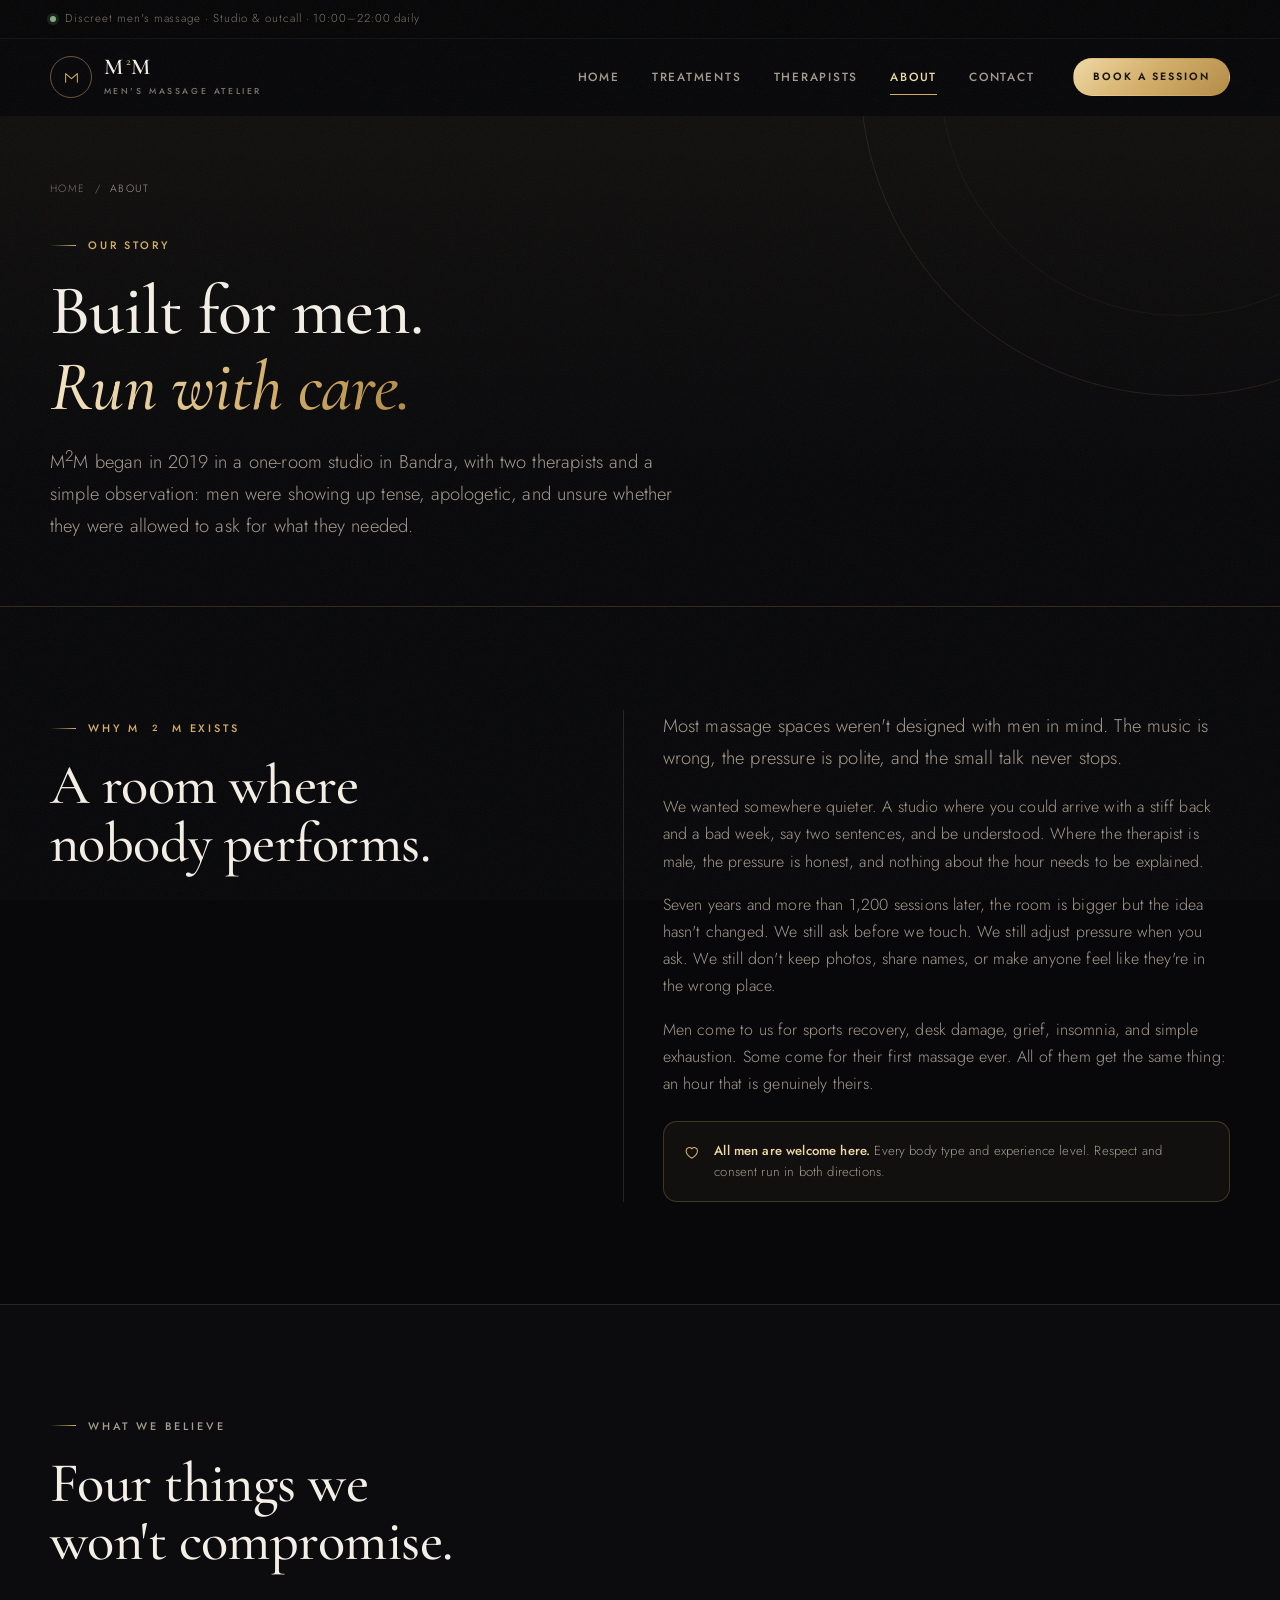
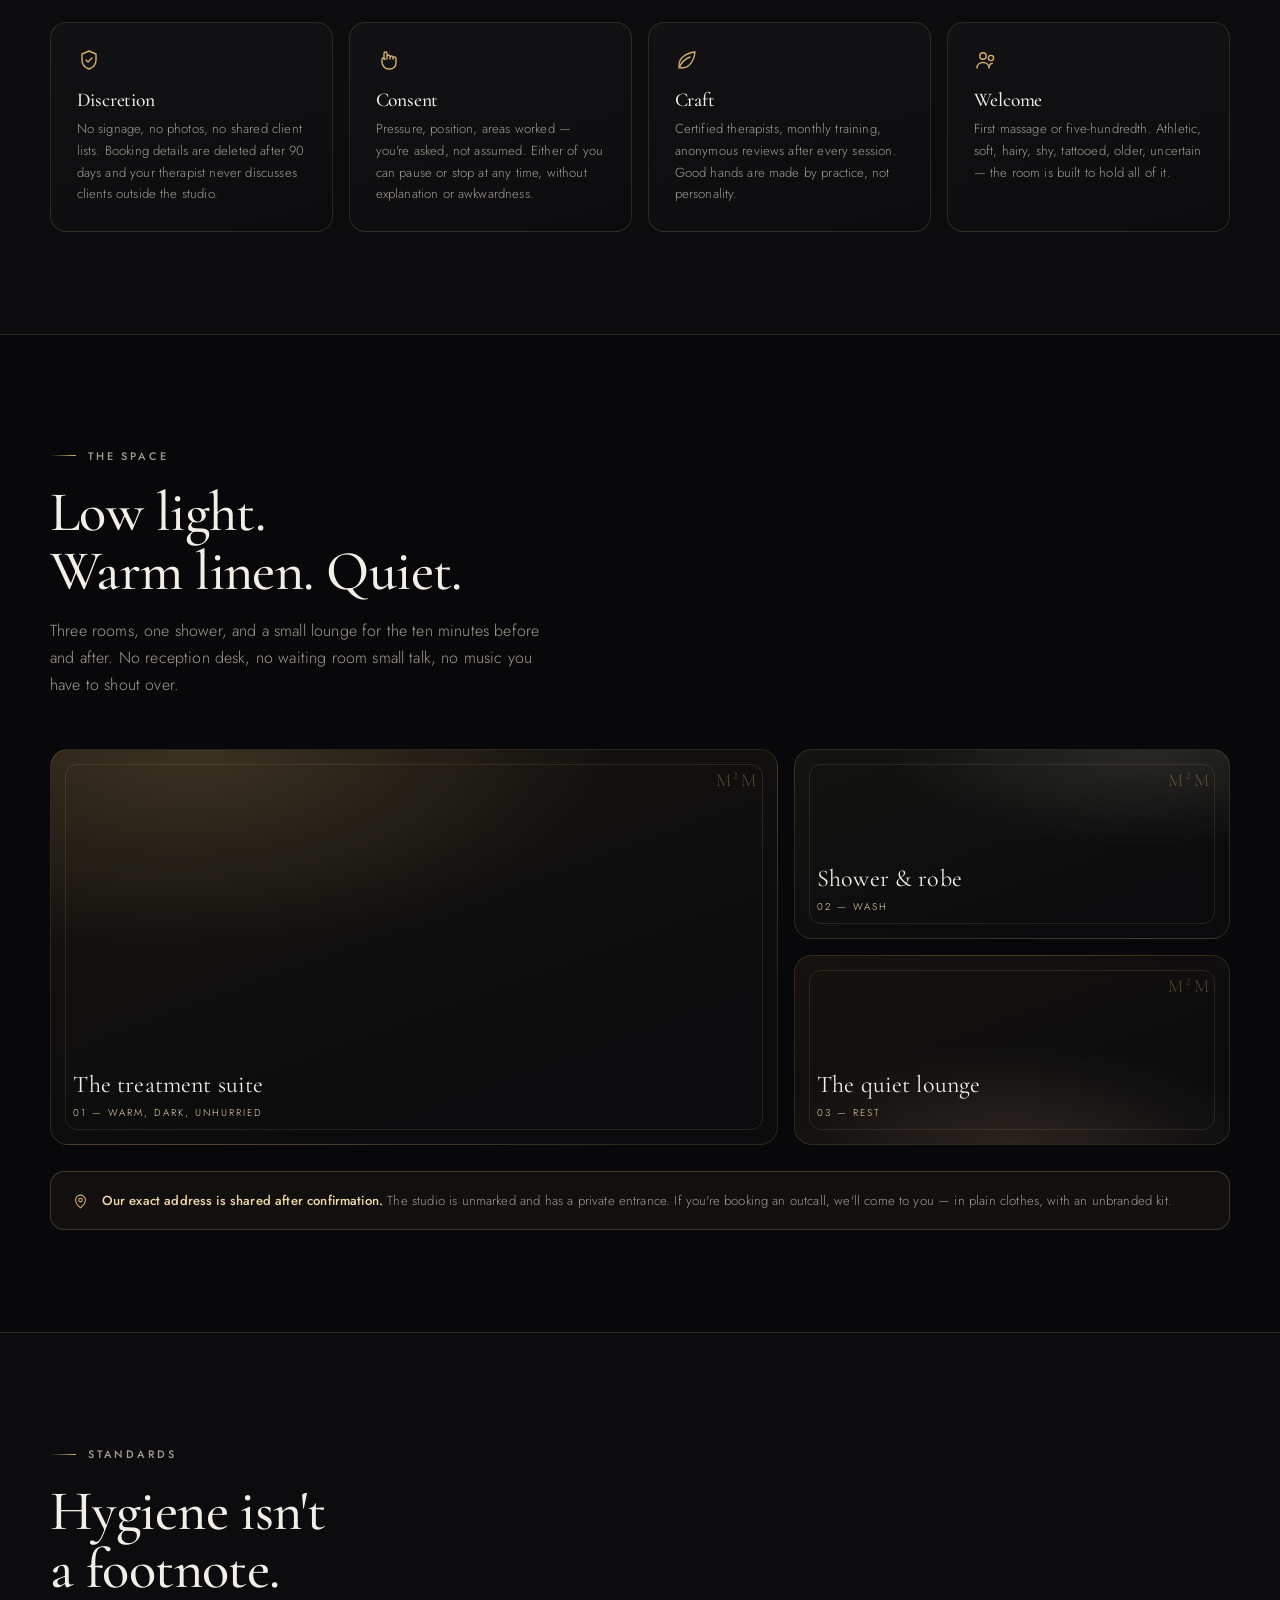
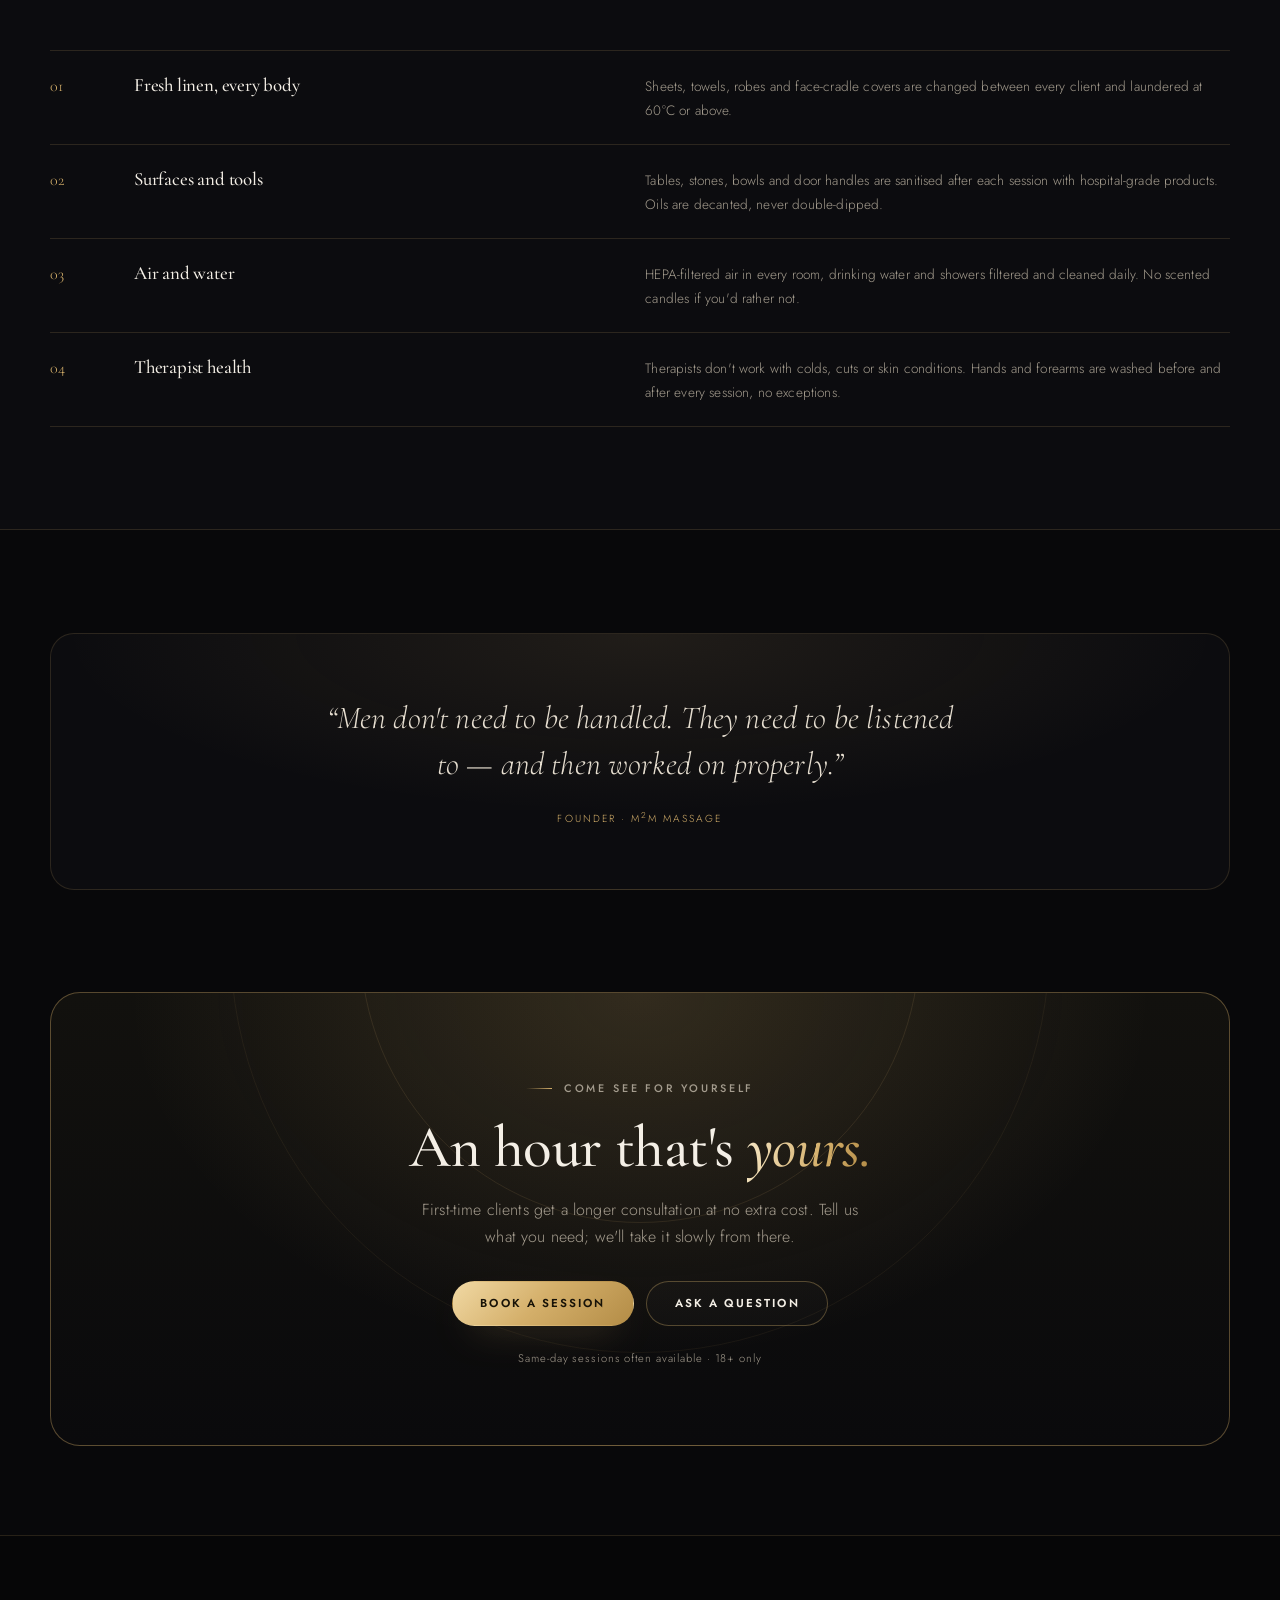
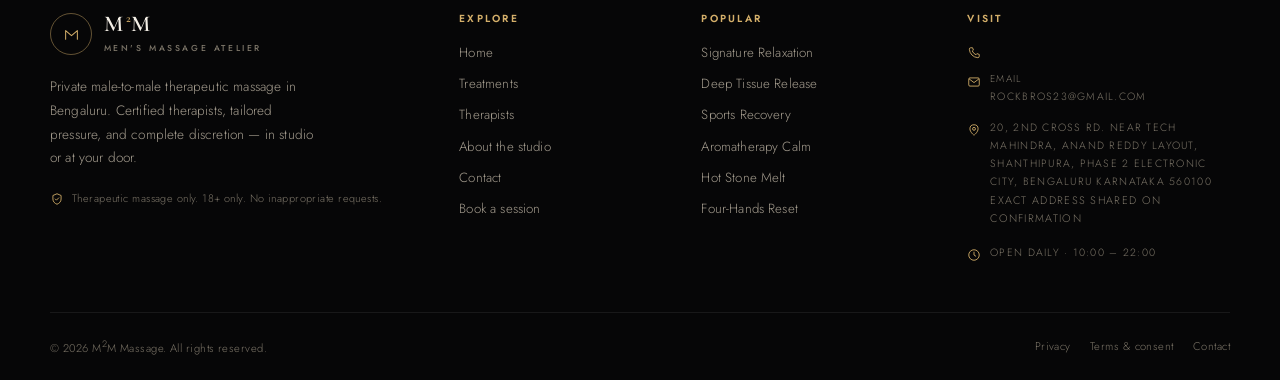
==== about.html @ 971ba5f2 "Initial commit: M2M Massage website" ====
﻿<!DOCTYPE html>
<html lang="en">
<head>
  <meta charset="UTF-8">
  <meta name="viewport" content="width=device-width, initial-scale=1, viewport-fit=cover">
  <title>About the Studio | M2M Massage Bengaluru</title>
  <meta name="description" content="M2M Massage is a private men's massage atelier in Electronic City, Bengaluru. Founded in 2019 on three ideas: skilled hands, real consent and complete discretion.">
  <meta name="theme-color" content="#08080a">
  <meta name="application-name" content="M2M Massage">
  <meta name="mobile-web-app-capable" content="yes">
  <meta name="apple-mobile-web-app-capable" content="yes">
  <meta name="apple-mobile-web-app-title" content="M2M Massage">
  <meta name="apple-mobile-web-app-status-bar-style" content="black">
  <link rel="manifest" href="manifest.webmanifest">
  <link rel="apple-touch-icon" href="assets/img/apple-touch-icon.png">
  <link rel="canonical" href="https://m2mmassage.com/about.html">
  <link rel="icon" type="image/svg+xml" href="assets/img/favicon.svg">
  <meta property="og:type" content="website">
  <meta property="og:site_name" content="M2M Massage">
  <meta property="og:locale" content="en_IN">
  <meta property="og:title" content="About the Studio | M2M Massage">
  <meta property="og:description" content="A private men's massage atelier in Bandra, Mumbai. Skilled hands, real consent, complete discretion.">
  <meta property="og:url" content="https://m2mmassage.com/about.html">
  <meta property="og:image" content="https://m2mmassage.com/assets/img/og-cover.png">
  <meta property="og:image:width" content="1200">
  <meta property="og:image:height" content="630">
  <meta property="og:image:alt" content="M2M Massage — private men's massage studio in Bengaluru">
  <meta name="twitter:card" content="summary_large_image">
  <meta name="twitter:title" content="About the Studio | M2M Massage">
  <meta name="twitter:description" content="A private men's massage atelier in Bandra, Mumbai. Skilled hands, real consent, complete discretion.">
  <meta name="twitter:image" content="https://m2mmassage.com/assets/img/og-cover.png">
  <link rel="preconnect" href="https://fonts.googleapis.com">
  <link rel="preconnect" href="https://fonts.gstatic.com" crossorigin>
  <link href="https://fonts.googleapis.com/css2?family=Cormorant+Garamond:ital,wght@0,400;0,500;0,600;1,400;1,500&family=Jost:wght@300;400;500;600&display=swap" rel="stylesheet">
  <link rel="stylesheet" href="assets/css/style.css">
</head>
<body>

  <a class="skip-link" href="#main">Skip to content</a>

  <div class="topbar">
    <div class="container topbar__inner">
      <p><span class="topbar__dot" aria-hidden="true"></span> Discreet men's massage · Studio &amp; outcall · 10:00–22:00 daily</p>
    </div>
  </div>

  <header class="header" id="header">
    <div class="container header__inner">
      <a class="brand" href="index.html" aria-label="M2M Massage home">
        <span class="brand__mark" aria-hidden="true"><svg viewBox="0 0 64 64" fill="none" stroke="currentColor" stroke-width="2.6" stroke-linecap="round" stroke-linejoin="round"><path d="M17 44V22l15 13 15-13v22"/></svg></span>
        <span class="brand__text"><span class="brand__name">M<sup>2</sup>M</span><span class="brand__sub">Men's Massage Atelier</span></span>
      </a>
      <nav class="nav" id="nav" aria-label="Primary">
        <a class="nav__link" href="index.html">Home</a>
        <a class="nav__link" href="services.html">Treatments</a>
        <a class="nav__link" href="therapists.html">Therapists</a>
        <a class="nav__link" href="about.html" aria-current="page">About</a>
        <a class="nav__link" href="contact.html">Contact</a>
        <a class="btn btn--gold btn--sm" href="booking.html">Book a session</a>
      </nav>
      <button class="nav-toggle" type="button" aria-label="Open menu" aria-expanded="false" aria-controls="nav"><span></span></button>
    </div>
  </header>
  <div class="nav-scrim" aria-hidden="true"></div>

  <main id="main">
    <section class="page-hero">
      <div class="container">
        <nav class="crumbs" aria-label="Breadcrumb"><a href="index.html">Home</a><span aria-hidden="true">/</span><span aria-current="page">About</span></nav>
        <p class="eyebrow">Our story</p>
        <h1>Built for men.<br><em>Run with care.</em></h1>
        <p class="lead">M<sup>2</sup>M began in 2019 in a one-room studio in Bandra, with two therapists and a simple observation: men were showing up tense, apologetic, and unsure whether they were allowed to ask for what they needed.</p>
      </div>
    </section>

    <section class="section">
      <div class="container intro__grid">
        <div>
          <p class="eyebrow">Why M<sup>2</sup>M exists</p>
          <h2 class="display">A room where<br>nobody performs.</h2>
        </div>
        <div class="intro__body">
          <p class="lead">Most massage spaces weren't designed with men in mind. The music is wrong, the pressure is polite, and the small talk never stops.</p>
          <p>We wanted somewhere quieter. A studio where you could arrive with a stiff back and a bad week, say two sentences, and be understood. Where the therapist is male, the pressure is honest, and nothing about the hour needs to be explained.</p>
          <p>Seven years and more than 1,200 sessions later, the room is bigger but the idea hasn't changed. We still ask before we touch. We still adjust pressure when you ask. We still don't keep photos, share names, or make anyone feel like they're in the wrong place.</p>
          <p>Men come to us for sports recovery, desk damage, grief, insomnia, and simple exhaustion. Some come for their first massage ever. All of them get the same thing: an hour that is genuinely theirs.</p>
          <div class="notice">
            <svg viewBox="0 0 24 24" fill="none" stroke="currentColor" stroke-width="1.5" aria-hidden="true"><path d="M12 21s-7-4.4-7-10a4.5 4.5 0 0 1 8-2.8A4.5 4.5 0 0 1 21 11c0 5.6-7 10-7 10Z" stroke-linejoin="round" transform="translate(-2 0)"/></svg>
            <p><strong>All men are welcome here.</strong> Every body type and experience level. Respect and consent run in both directions.</p>
          </div>
        </div>
      </div>
    </section>

    <section class="section" style="background:var(--bg-2);border-block:1px solid var(--line)">
      <div class="container">
        <div class="section-head">
          <p class="eyebrow">What we believe</p>
          <h2 class="display">Four things we<br>won't compromise.</h2>
        </div>
        <div class="values-grid">
          <article class="value-card reveal">
            <svg viewBox="0 0 24 24" fill="none" stroke="currentColor" stroke-width="1.4" aria-hidden="true"><path d="M12 3l7 3v6c0 4.5-3 7.5-7 9-4-1.5-7-4.5-7-9V6l7-3Z" stroke-linejoin="round"/><path d="M9 12l2 2 4-4" stroke-linecap="round" stroke-linejoin="round"/></svg>
            <h3>Discretion</h3>
            <p>No signage, no photos, no shared client lists. Booking details are deleted after 90 days and your therapist never discusses clients outside the studio.</p>
          </article>
          <article class="value-card reveal" style="--d:.06s">
            <svg viewBox="0 0 24 24" fill="none" stroke="currentColor" stroke-width="1.4" aria-hidden="true"><path d="M8 11V5.5a1.5 1.5 0 0 1 3 0V11m0-2.5a1.5 1.5 0 0 1 3 0V11m0-1.5a1.5 1.5 0 0 1 3 0V11m0-.5a1.5 1.5 0 0 1 3 0V15a6 6 0 0 1-6 6h-1a7 7 0 0 1-7-7v-2.5a1.5 1.5 0 0 1 3 0" stroke-linecap="round" stroke-linejoin="round"/></svg>
            <h3>Consent</h3>
            <p>Pressure, position, areas worked — you're asked, not assumed. Either of you can pause or stop at any time, without explanation or awkwardness.</p>
          </article>
          <article class="value-card reveal" style="--d:.12s">
            <svg viewBox="0 0 24 24" fill="none" stroke="currentColor" stroke-width="1.4" aria-hidden="true"><path d="M20 4C11 5 4 10 4 17c0 2 1 3 3 3 7 0 12-7 13-16Z" stroke-linejoin="round"/><path d="M4 20c2-5 6-9 11-11" stroke-linecap="round"/></svg>
            <h3>Craft</h3>
            <p>Certified therapists, monthly training, anonymous reviews after every session. Good hands are made by practice, not personality.</p>
          </article>
          <article class="value-card reveal" style="--d:.18s">
            <svg viewBox="0 0 24 24" fill="none" stroke="currentColor" stroke-width="1.4" aria-hidden="true"><circle cx="9" cy="8" r="3.2"/><circle cx="17" cy="10" r="2.6"/><path d="M3 20c0-3.3 2.7-5.5 6-5.5s6 2.2 6 5.5M15 20c0-2.4 1.2-4.2 3.2-4.7" stroke-linecap="round"/></svg>
            <h3>Welcome</h3>
            <p>First massage or five-hundredth. Athletic, soft, hairy, shy, tattooed, older, uncertain — the room is built to hold all of it.</p>
          </article>
        </div>
      </div>
    </section>

    <section class="section">
      <div class="container">
        <div class="head-row">
          <div class="section-head">
            <p class="eyebrow">The space</p>
            <h2 class="display">Low light.<br>Warm linen. Quiet.</h2>
            <p>Three rooms, one shower, and a small lounge for the ten minutes before and after. No reception desk, no waiting room small talk, no music you have to shout over.</p>
          </div>
        </div>
        <div class="space-grid">
          <div class="space reveal">
            <strong>The treatment suite</strong>
            <span>01 — Warm, dark, unhurried</span>
          </div>
          <div class="space reveal" style="--d:.08s">
            <strong>Shower &amp; robe</strong>
            <span>02 — Wash</span>
          </div>
          <div class="space reveal" style="--d:.16s">
            <strong>The quiet lounge</strong>
            <span>03 — Rest</span>
          </div>
        </div>

        <div class="notice" style="margin-top:1.6rem">
          <svg viewBox="0 0 24 24" fill="none" stroke="currentColor" stroke-width="1.5" aria-hidden="true"><path d="M12 21s7-5.5 7-11a7 7 0 1 0-14 0c0 5.5 7 11 7 11Z" stroke-linejoin="round"/><circle cx="12" cy="10" r="2.5"/></svg>
          <p><strong>Our exact address is shared after confirmation.</strong> The studio is unmarked and has a private entrance. If you're booking an outcall, we'll come to you — in plain clothes, with an unbranded kit.</p>
        </div>
      </div>
    </section>

    <section class="section" style="background:var(--bg-2);border-block:1px solid var(--line)">
      <div class="container">
        <div class="section-head">
          <p class="eyebrow">Standards</p>
          <h2 class="display">Hygiene isn't<br>a footnote.</h2>
        </div>
        <div class="standards">
          <div class="standard reveal">
            <span class="standard__num">01</span>
            <h3>Fresh linen, every body</h3>
            <p>Sheets, towels, robes and face-cradle covers are changed between every client and laundered at 60°C or above.</p>
          </div>
          <div class="standard reveal">
            <span class="standard__num">02</span>
            <h3>Surfaces and tools</h3>
            <p>Tables, stones, bowls and door handles are sanitised after each session with hospital-grade products. Oils are decanted, never double-dipped.</p>
          </div>
          <div class="standard reveal">
            <span class="standard__num">03</span>
            <h3>Air and water</h3>
            <p>HEPA-filtered air in every room, drinking water and showers filtered and cleaned daily. No scented candles if you'd rather not.</p>
          </div>
          <div class="standard reveal">
            <span class="standard__num">04</span>
            <h3>Therapist health</h3>
            <p>Therapists don't work with colds, cuts or skin conditions. Hands and forearms are washed before and after every session, no exceptions.</p>
          </div>
        </div>
      </div>
    </section>

    <section class="section">
      <div class="container">
        <div class="quote-band reveal">
          <blockquote>“Men don't need to be handled. They need to be listened to — and then worked on properly.”</blockquote>
          <cite>Founder · M<sup>2</sup>M Massage</cite>
        </div>
      </div>
    </section>

    <section class="cta-band">
      <div class="container">
        <div class="cta-band__panel reveal">
          <div class="cta-band__inner">
            <p class="eyebrow" style="justify-content:center">Come see for yourself</p>
            <h2>An hour that's <em>yours.</em></h2>
            <p>First-time clients get a longer consultation at no extra cost. Tell us what you need; we'll take it slowly from there.</p>
            <div class="cta-band__actions">
              <a class="btn btn--gold" href="booking.html">Book a session</a>
              <a class="btn btn--ghost" href="contact.html">Ask a question</a>
            </div>
            <p class="cta-band__note">Same-day sessions often available · 18+ only</p>
          </div>
        </div>
      </div>
    </section>
  </main>

  <footer class="footer">
    <div class="container">
      <div class="footer__grid">
        <div>
          <a class="brand" href="index.html" aria-label="M2M Massage home">
            <span class="brand__mark" aria-hidden="true"><svg viewBox="0 0 64 64" fill="none" stroke="currentColor" stroke-width="2.6" stroke-linecap="round" stroke-linejoin="round"><path d="M17 44V22l15 13 15-13v22"/></svg></span>
            <span class="brand__text"><span class="brand__name">M<sup>2</sup>M</span><span class="brand__sub">Men's Massage Atelier</span></span>
          </a>
          <p class="footer__about">Private male-to-male therapeutic massage in Bengaluru. Certified therapists, tailored pressure, and complete discretion — in studio or at your door.</p>
          <p class="footer__discretion">
            <svg viewBox="0 0 24 24" fill="none" stroke="currentColor" stroke-width="1.5" aria-hidden="true"><path d="M12 3l7 3v6c0 4.5-3 7.5-7 9-4-1.5-7-4.5-7-9V6l7-3Z" stroke-linejoin="round"/><path d="M9 12l2 2 4-4" stroke-linecap="round" stroke-linejoin="round"/></svg>
            Therapeutic massage only. 18+ only. No inappropriate requests.
          </p>
        </div>
        <div>
          <h3>Explore</h3>
          <div class="footer__links"><a href="index.html">Home</a><a href="services.html">Treatments</a><a href="therapists.html">Therapists</a><a href="about.html">About the studio</a><a href="contact.html">Contact</a><a href="booking.html">Book a session</a></div>
        </div>
        <div>
          <h3>Popular</h3>
          <div class="footer__links"><a href="services.html#signature">Signature Relaxation</a><a href="services.html#deep-tissue">Deep Tissue Release</a><a href="services.html#sports">Sports Recovery</a><a href="services.html#aromatherapy">Aromatherapy Calm</a><a href="services.html#hot-stone">Hot Stone Melt</a><a href="services.html#four-hands">Four-Hands Reset</a></div>
        </div>
        <div>
          <h3>Visit</h3>
          <div class="footer__contact">
              <svg viewBox="0 0 24 24" fill="none" stroke="currentColor" stroke-width="1.5" aria-hidden="true"><path d="M6.5 3h3l1.5 4-2 1.5a12 12 0 0 0 6.5 6.5L17 13l4 1.5v3A2.5 2.5 0 0 1 18.5 20 15.5 15.5 0 0 1 4 5.5 2.5 2.5 0 0 1 6.5 3Z" stroke-linejoin="round"/></svg>
              
            </a>
            <a href="mailto:rockbros23@gmail.com">
              <svg viewBox="0 0 24 24" fill="none" stroke="currentColor" stroke-width="1.5" aria-hidden="true"><rect x="3" y="5" width="18" height="14" rx="2"/><path d="m4 7 8 6 8-6" stroke-linecap="round" stroke-linejoin="round"/></svg>
              <span><span style="margin:0;display:block;color:var(--muted-2);font-size:.62rem;letter-spacing:.12em">Email</span>rockbros23@gmail.com</span>
            </a>
            <p style="margin:0;display:flex;gap:.55rem;align-items:flex-start">
              <svg viewBox="0 0 24 24" fill="none" stroke="currentColor" stroke-width="1.5" aria-hidden="true" style="width:14px;height:14px;color:var(--gold);flex:none;margin-top:.25rem"><path d="M12 21s7-5.5 7-11a7 7 0 1 0-14 0c0 5.5 7 11 7 11Z" stroke-linejoin="round"/><circle cx="12" cy="10" r="2.5"/></svg>
              <span>20, 2nd cross rd. near tech Mahindra, Anand Reddy Layout, Shanthipura, Phase 2 Electronic city, Bengaluru Karnataka 560100<br><span style="font-size:.68rem;color:var(--muted-2)">Exact address shared on confirmation</span></span>
            </p>
            <p style="margin:0;display:flex;gap:.55rem;align-items:flex-start">
              <svg viewBox="0 0 24 24" fill="none" stroke="currentColor" stroke-width="1.5" aria-hidden="true" style="width:14px;height:14px;color:var(--gold);flex:none;margin-top:.25rem"><circle cx="12" cy="12" r="9"/><path d="M12 7v5l3 2" stroke-linecap="round"/></svg>
              <span>Open daily · 10:00 – 22:00</span>
            </p>
          </div>
        </div>
      </div>
      <div class="footer__bottom">
        <p style="margin:0">© <span data-year>2026</span> M<sup>2</sup>M Massage. All rights reserved.</p>
        <div class="footer__legal"><a href="privacy.html">Privacy</a><a href="terms.html">Terms &amp; consent</a><a href="contact.html">Contact</a></div>
      </div>
    </div>
  </footer>

  <div class="mobile-cta">
    <a class="btn btn--gold" href="booking.html">Book a session</a>
      <svg viewBox="0 0 24 24" fill="none" stroke="currentColor" stroke-width="1.6"><path d="M6.5 3h3l1.5 4-2 1.5a12 12 0 0 0 6.5 6.5L17 13l4 1.5v3A2.5 2.5 0 0 1 18.5 20 15.5 15.5 0 0 1 4 5.5 2.5 2.5 0 0 1 6.5 3Z" stroke-linejoin="round"/></svg>
    </a>
    <a class="icon-btn" href="https://wa.me/916364548340?text=Hi%20M2M%2C%20I%27d%20like%20to%20book%20a%20massage." data-wa aria-label="Message M2M Massage on WhatsApp">
      <svg viewBox="0 0 24 24" fill="currentColor"><path d="M12.04 2a9.9 9.9 0 0 0-8.5 15L2 22l5.2-1.4A9.9 9.9 0 1 0 12.04 2Zm0 1.8a8.1 8.1 0 1 1-4.1 15.1l-.3-.2-3 .8.8-2.9-.2-.3a8.1 8.1 0 0 1 6.8-12.5Zm-3.6 4c-.2 0-.5 0-.7.4-.3.4-.9 1-.9 2s.7 2 .8 2.2c.1.2 1.4 2.3 3.5 3.1 1.7.7 2.1.6 2.5.5.4 0 1.2-.5 1.4-1 .2-.5.2-.9.1-1l-.2-.2-1.4-.7c-.2-.1-.4-.1-.5.1l-.7.9c-.1.1-.2.2-.4.1-.2-.1-1-.4-1.9-1.2-.7-.6-1.2-1.4-1.3-1.6-.1-.2 0-.3.1-.4l.4-.5.2-.4c0-.2 0-.3-.1-.4l-.7-1.7c-.2-.4-.4-.4-.5-.4h-.3Z"/></svg>
    </a>
  </div>

  <script src="assets/js/main.js" defer></script>
</body>
</html>
---- assets/css/style.css ----
/* =========================================================
   M²M MASSAGE — Luxury dark & gold
   Men's massage atelier · m2mmassage.com
   ========================================================= */

/* ---------- Tokens ---------- */
:root {
  --bg: #08080a;
  --bg-2: #0c0c0f;
  --panel: #111114;
  --panel-2: #16161b;
  --line: rgba(212, 175, 106, 0.16);
  --line-strong: rgba(212, 175, 106, 0.38);
  --gold: #d4af6a;
  --gold-2: #f0d9a8;
  --gold-deep: #a8823c;
  --text: #f4efe6;
  --muted: #a49c8e;
  --muted-2: #7c7568;
  --danger: #c46a5e;
  --serif: "Cormorant Garamond", "Times New Roman", Georgia, serif;
  --sans: "Jost", "Segoe UI", system-ui, -apple-system, sans-serif;
  --radius: 18px;
  --container: 1180px;
  --ease: cubic-bezier(0.22, 0.61, 0.36, 1);
  --header-h: 76px;
}

/* ---------- Reset / base ---------- */
*,
*::before,
*::after { box-sizing: border-box; }

html {
  scroll-behavior: smooth;
  scroll-padding-top: calc(var(--header-h) + 24px);
  -webkit-text-size-adjust: 100%;
}

body {
  margin: 0;
  background: var(--bg);
  color: var(--text);
  font-family: var(--sans);
  font-weight: 300;
  font-size: 1rem;
  line-height: 1.7;
  letter-spacing: 0.01em;
  overflow-x: clip;
  -webkit-font-smoothing: antialiased;
  -webkit-tap-highlight-color: transparent;
}

body::after {
  content: "";
  position: fixed;
  inset: 0;
  z-index: 9999;
  pointer-events: none;
  opacity: 0.045;
  background-image: url("data:image/svg+xml,%3Csvg xmlns='http://www.w3.org/2000/svg' width='220' height='220'%3E%3Cfilter id='n'%3E%3CfeTurbulence type='fractalNoise' baseFrequency='.85' numOctaves='3' stitchTiles='stitch'/%3E%3C/filter%3E%3Crect width='100%25' height='100%25' filter='url(%23n)'/%3E%3C/svg%3E");
}

body.no-scroll { overflow: hidden; }

h1, h2, h3, h4 {
  font-family: var(--serif);
  font-weight: 500;
  line-height: 1.08;
  letter-spacing: -0.01em;
  margin: 0;
  color: var(--text);
}

p { margin: 0 0 1rem; }
p:last-child { margin-bottom: 0; }

a { color: inherit; text-decoration: none; }
img, svg { display: block; max-width: 100%; }
ul, ol { margin: 0; padding: 0; list-style: none; }

button { font: inherit; color: inherit; background: none; border: 0; cursor: pointer; }

::selection { background: var(--gold); color: #14100a; }

:focus-visible {
  outline: 2px solid var(--gold);
  outline-offset: 3px;
  border-radius: 4px;
}

::-webkit-scrollbar { width: 10px; }
::-webkit-scrollbar-track { background: #08080a; }
::-webkit-scrollbar-thumb { background: #2a2721; border-radius: 999px; }
::-webkit-scrollbar-thumb:hover { background: var(--gold-deep); }

/* ---------- Utilities ---------- */
.container {
  width: min(100% - 2.5rem, var(--container));
  margin-inline: auto;
}

.section { padding: clamp(4.5rem, 8vw, 7.5rem) 0; }
.section--tight { padding: clamp(3rem, 5vw, 4.5rem) 0; }

.sr-only {
  position: absolute;
  width: 1px; height: 1px;
  margin: -1px; padding: 0;
  overflow: hidden;
  clip: rect(0 0 0 0);
  white-space: nowrap;
  border: 0;
}

.skip-link {
  position: fixed;
  top: -100px;
  left: 1rem;
  z-index: 1000;
  padding: 0.75rem 1.1rem;
  background: var(--gold);
  color: #14100a;
  border-radius: 8px;
  font-size: 0.85rem;
  font-weight: 600;
  transition: top 0.2s ease;
}
.skip-link:focus { top: 1rem; }

.eyebrow {
  display: inline-flex;
  align-items: center;
  gap: 0.75rem;
  font-size: 0.68rem;
  font-weight: 500;
  letter-spacing: 0.26em;
  text-transform: uppercase;
  color: var(--gold);
  margin: 0 0 1.15rem;
}
.eyebrow::before {
  content: "";
  width: 26px;
  height: 1px;
  background: linear-gradient(90deg, transparent, var(--gold));
}

.lead {
  font-size: clamp(1.02rem, 1.5vw, 1.15rem);
  line-height: 1.75;
  color: var(--muted);
}

.muted { color: var(--muted); }
.gold { color: var(--gold); }

.display {
  font-size: clamp(2.3rem, 4.4vw, 3.6rem);
  line-height: 1.04;
}

.section-head { max-width: 640px; margin-bottom: clamp(2.4rem, 4vw, 3.4rem); }
.section-head--center { margin-inline: auto; text-align: center; }
.section-head--center .eyebrow::before { display: none; }
.section-head--center .eyebrow { justify-content: center; }
.section-head h2 { margin-bottom: 1rem; }
.section-head p { color: var(--muted); max-width: 56ch; }
.section-head--center p { margin-inline: auto; }

.head-row {
  display: flex;
  align-items: flex-end;
  justify-content: space-between;
  gap: 2rem;
  margin-bottom: clamp(2.2rem, 4vw, 3.2rem);
}
.head-row .section-head { margin-bottom: 0; }

.gold-rule {
  height: 1px;
  border: 0;
  margin: 0;
  background: linear-gradient(90deg, transparent, var(--line-strong), transparent);
}

/* ---------- Buttons ---------- */
.btn {
  display: inline-flex;
  align-items: center;
  justify-content: center;
  gap: 0.65rem;
  padding: 1rem 1.7rem;
  border-radius: 999px;
  border: 1px solid transparent;
  font-family: var(--sans);
  font-size: 0.72rem;
  font-weight: 600;
  letter-spacing: 0.18em;
  text-transform: uppercase;
  line-height: 1;
  cursor: pointer;
  transition: transform 0.35s var(--ease), background 0.35s var(--ease),
    border-color 0.35s var(--ease), box-shadow 0.35s var(--ease), color 0.35s var(--ease);
}

.btn svg { width: 15px; height: 15px; flex: none; }

.btn--gold {
  background: linear-gradient(135deg, #f1d9a4 0%, #d4af6a 48%, #b38c46 100%);
  color: #171207;
  box-shadow: 0 16px 38px -20px rgba(212, 175, 106, 0.85);
}
.btn--gold:hover {
  transform: translateY(-2px);
  box-shadow: 0 20px 44px -18px rgba(212, 175, 106, 0.9);
  filter: brightness(1.04);
}

.btn--ghost {
  border-color: rgba(212, 175, 106, 0.34);
  color: var(--text);
  background: rgba(255, 255, 255, 0.015);
}
.btn--ghost:hover {
  border-color: var(--gold);
  color: var(--gold-2);
  transform: translateY(-2px);
}

.btn--dark {
  background: #111114;
  border-color: rgba(255, 255, 255, 0.14);
  color: var(--text);
}
.btn--dark:hover { border-color: var(--line-strong); transform: translateY(-2px); }

.btn--sm { padding: 0.8rem 1.2rem; font-size: 0.66rem; }
.btn--block { width: 100%; }

.link-arrow {
  display: inline-flex;
  align-items: center;
  gap: 0.55rem;
  font-size: 0.72rem;
  font-weight: 500;
  letter-spacing: 0.18em;
  text-transform: uppercase;
  color: var(--gold);
  padding-bottom: 0.2rem;
  border-bottom: 1px solid rgba(212, 175, 106, 0.3);
  transition: gap 0.3s var(--ease), border-color 0.3s var(--ease), color 0.3s var(--ease);
}
.link-arrow svg { width: 14px; height: 14px; }
.link-arrow:hover { gap: 0.9rem; border-color: var(--gold); color: var(--gold-2); }

/* ---------- Top bar ---------- */
.topbar {
  background: #060607;
  border-bottom: 1px solid rgba(255, 255, 255, 0.05);
  font-size: 0.72rem;
  letter-spacing: 0.08em;
  color: var(--muted-2);
}
.topbar__inner {
  display: flex;
  align-items: center;
  justify-content: space-between;
  gap: 1.5rem;
  min-height: 38px;
  padding-block: 0.4rem;
}
.topbar p { margin: 0; display: flex; align-items: center; gap: 0.55rem; flex-wrap: wrap; }
.topbar a { color: var(--muted); transition: color 0.25s ease; }
.topbar a:hover { color: var(--gold); }
.topbar__links { gap: 0.8rem; }
.topbar__dot {
  width: 6px; height: 6px;
  border-radius: 50%;
  background: #7fae7f;
  box-shadow: 0 0 0 3px rgba(127, 174, 127, 0.15);
  flex: none;
}

/* ---------- Header / nav ---------- */
.header {
  position: sticky;
  top: 0;
  z-index: 90;
  background: rgba(8, 8, 10, 0.55);
  border-bottom: 1px solid transparent;
  transition: background 0.35s var(--ease), border-color 0.35s var(--ease);
}
.header.is-scrolled {
  background: rgba(8, 8, 10, 0.9);
  backdrop-filter: blur(18px);
  -webkit-backdrop-filter: blur(18px);
  border-bottom-color: var(--line);
}

.header__inner {
  display: flex;
  align-items: center;
  justify-content: space-between;
  gap: 1.5rem;
  min-height: var(--header-h);
}

.brand { display: inline-flex; align-items: center; gap: 0.72rem; }
.brand__mark {
  width: 42px; height: 42px;
  display: grid;
  place-items: center;
  border: 1px solid rgba(212, 175, 106, 0.45);
  border-radius: 50%;
  color: var(--gold);
  flex: none;
  transition: border-color 0.3s ease, box-shadow 0.3s ease;
}
.brand__mark svg { width: 25px; height: 25px; }
.brand:hover .brand__mark {
  border-color: var(--gold);
  box-shadow: 0 0 22px -6px rgba(212, 175, 106, 0.55);
}
.brand__name {
  display: block;
  font-family: var(--serif);
  font-size: 1.42rem;
  font-weight: 600;
  letter-spacing: 0.14em;
  line-height: 1;
  color: var(--text);
}
.brand__name sup { font-size: 0.52em; color: var(--gold); letter-spacing: 0; }
.brand__sub {
  display: block;
  margin-top: 0.34rem;
  font-size: 0.54rem;
  font-weight: 500;
  letter-spacing: 0.3em;
  text-transform: uppercase;
  color: var(--muted-2);
}

.nav { display: flex; align-items: center; gap: clamp(1.1rem, 2.5vw, 2rem); }
.nav__link {
  position: relative;
  font-size: 0.74rem;
  font-weight: 500;
  letter-spacing: 0.15em;
  text-transform: uppercase;
  color: var(--muted);
  padding: 0.4rem 0;
  transition: color 0.25s ease;
}
.nav__link::after {
  content: "";
  position: absolute;
  left: 0; bottom: -2px;
  width: 100%; height: 1px;
  background: var(--gold);
  transform: scaleX(0);
  transform-origin: left;
  transition: transform 0.35s var(--ease);
}
.nav__link:hover, .nav__link[aria-current="page"] { color: var(--gold-2); }
.nav__link:hover::after, .nav__link[aria-current="page"]::after { transform: scaleX(1); }
.nav .btn { margin-left: 0.4rem; }

.nav-toggle {
  display: none;
  width: 44px; height: 44px;
  place-items: center;
  border: 1px solid var(--line);
  border-radius: 50%;
  z-index: 120;
}
.nav-toggle span,
.nav-toggle span::before,
.nav-toggle span::after {
  display: block;
  width: 18px; height: 1.5px;
  background: var(--gold-2);
  transition: transform 0.3s var(--ease), opacity 0.2s ease;
}
.nav-toggle span { position: relative; }
.nav-toggle span::before, .nav-toggle span::after {
  content: "";
  position: absolute;
  left: 0;
}
.nav-toggle span::before { top: -6px; }
.nav-toggle span::after { top: 6px; }
body.nav-open .nav-toggle span { background: transparent; }
body.nav-open .nav-toggle span::before { transform: translateY(6px) rotate(45deg); }
body.nav-open .nav-toggle span::after { transform: translateY(-6px) rotate(-45deg); }

.nav-scrim {
  position: fixed;
  inset: 0;
  z-index: 85;
  background: rgba(0, 0, 0, 0.6);
  backdrop-filter: blur(3px);
  opacity: 0;
  visibility: hidden;
  transition: opacity 0.3s ease, visibility 0.3s ease;
}
body.nav-open .nav-scrim { opacity: 1; visibility: visible; }

/* ---------- Hero ---------- */
.hero {
  position: relative;
  overflow: hidden;
  padding: clamp(2.8rem, 6vw, 5.2rem) 0 clamp(3.6rem, 7vw, 6rem);
}
.hero::before {
  content: "";
  position: absolute;
  inset: 0;
  pointer-events: none;
  background:
    radial-gradient(58% 62% at 74% 36%, rgba(212, 175, 106, 0.13), transparent 70%),
    radial-gradient(38% 44% at 6% 0%, rgba(212, 175, 106, 0.06), transparent 72%);
}
.hero::after {
  content: "";
  position: absolute;
  width: 760px; height: 760px;
  right: -280px; top: -280px;
  border: 1px solid rgba(212, 175, 106, 0.07);
  border-radius: 50%;
  pointer-events: none;
}
.hero__inner {
  position: relative;
  z-index: 1;
  display: grid;
  grid-template-columns: 1.04fr 0.96fr;
  gap: clamp(2.4rem, 5vw, 4.5rem);
  align-items: center;
}

.hero h1 {
  font-size: clamp(3.2rem, 6.6vw, 5.9rem);
  line-height: 0.96;
  letter-spacing: -0.025em;
  margin: 0 0 1.4rem;
}
.hero h1 em {
  font-style: italic;
  background: linear-gradient(100deg, #f7e9c9 0%, #d4af6a 55%, #b18a45 100%);
  -webkit-background-clip: text;
  background-clip: text;
  color: transparent;
}
.hero .lead { max-width: 46ch; margin-bottom: 2rem; }

.hero__actions { display: flex; flex-wrap: wrap; gap: 0.8rem; margin-bottom: 2.4rem; }

.hero__trust {
  display: flex;
  flex-wrap: wrap;
  gap: 0.6rem 1.4rem;
  padding-top: 1.5rem;
  border-top: 1px solid var(--line);
}
.hero__trust li {
  display: flex;
  align-items: center;
  gap: 0.5rem;
  font-size: 0.72rem;
  letter-spacing: 0.09em;
  color: var(--muted);
}
.hero__trust svg { width: 14px; height: 14px; color: var(--gold); flex: none; }

.hero__visual {
  position: relative;
  max-width: 500px;
  margin-left: auto;
  padding: 0 1.2rem;
}
.hero__frame {
  position: relative;
  border: 1px solid rgba(212, 175, 106, 0.3);
  border-radius: 280px 280px 26px 26px;
  overflow: hidden;
  background: radial-gradient(80% 60% at 50% 20%, #1b1710, #0b0b0d 70%);
  box-shadow: 0 50px 100px -60px #000, inset 0 0 0 10px rgba(0, 0, 0, 0.25);
}
.hero__frame::after {
  content: "";
  position: absolute;
  inset: 12px;
  border: 1px solid rgba(212, 175, 106, 0.16);
  border-radius: 270px 270px 18px 18px;
  pointer-events: none;
}
.hero__frame img { width: 100%; height: auto; aspect-ratio: 4 / 5; object-fit: cover; }

.float-card {
  position: absolute;
  z-index: 2;
  display: flex;
  align-items: center;
  gap: 0.7rem;
  max-width: 215px;
  padding: 0.85rem 1rem;
  border: 1px solid rgba(212, 175, 106, 0.26);
  border-radius: 14px;
  background: rgba(13, 13, 16, 0.78);
  backdrop-filter: blur(14px);
  -webkit-backdrop-filter: blur(14px);
  box-shadow: 0 22px 46px -26px #000;
  font-size: 0.74rem;
  line-height: 1.45;
  color: var(--muted);
}
.float-card strong { display: block; font-size: 0.82rem; font-weight: 500; color: var(--text); }
.float-card__icon {
  display: grid;
  place-items: center;
  width: 34px; height: 34px;
  flex: none;
  border-radius: 50%;
  border: 1px solid rgba(212, 175, 106, 0.3);
  color: var(--gold);
}
.float-card__icon svg { width: 16px; height: 16px; }
.float-card--hours { top: 42px; right: -0.4rem; }
.float-card--rating { bottom: 88px; right: 0.2rem; }

.seal {
  position: absolute;
  left: -1.6rem;
  bottom: 2rem;
  z-index: 2;
  width: 112px;
  height: 112px;
  animation: spin 30s linear infinite;
}
.seal text {
  fill: var(--gold);
  font-family: var(--sans);
  font-size: 8.5px;
  font-weight: 600;
  letter-spacing: 0.3em;
  text-transform: uppercase;
}
.seal__star { fill: var(--gold); }

/* ---------- Marquee ---------- */
.marquee {
  overflow: hidden;
  border-block: 1px solid var(--line);
  background: rgba(212, 175, 106, 0.025);
}
.marquee__track { display: flex; width: max-content; animation: marquee 42s linear infinite; }
.marquee:hover .marquee__track { animation-play-state: paused; }
.marquee__group {
  display: flex;
  align-items: center;
  gap: 2.4rem;
  padding: 1rem 1.2rem;
}
.marquee span {
  font-size: 0.68rem;
  font-weight: 500;
  letter-spacing: 0.24em;
  text-transform: uppercase;
  color: var(--muted-2);
  white-space: nowrap;
}
.marquee i {
  width: 5px; height: 5px;
  background: var(--gold);
  transform: rotate(45deg);
  flex: none;
}

/* ---------- Stats ---------- */
.stats { border-bottom: 1px solid var(--line); background: var(--bg-2); }
.stats__grid {
  display: grid;
  grid-template-columns: repeat(4, 1fr);
}
.stat {
  padding: clamp(1.5rem, 3vw, 2.4rem) 1.2rem;
  text-align: center;
  border-right: 1px solid var(--line);
}
.stat:last-child { border-right: 0; }
.stat strong {
  display: block;
  font-family: var(--serif);
  font-size: clamp(1.9rem, 3.2vw, 2.7rem);
  font-weight: 500;
  color: var(--gold-2);
  line-height: 1;
  margin-bottom: 0.5rem;
}
.stat span {
  font-size: 0.64rem;
  letter-spacing: 0.2em;
  text-transform: uppercase;
  color: var(--muted-2);
}

/* ---------- Intro ---------- */
.intro__grid {
  display: grid;
  grid-template-columns: 0.9fr 1.1fr;
  gap: clamp(2rem, 6vw, 5.5rem);
  align-items: start;
}
.intro__grid h2 { position: sticky; top: 120px; }
.intro__body { border-left: 1px solid var(--line); padding-left: clamp(1.4rem, 3vw, 2.8rem); }
.intro__body .lead { margin-bottom: 1.2rem; }
.intro__body p { color: var(--muted); }

.ticks { display: grid; gap: 0.65rem; margin: 1.4rem 0 1.8rem; }
.ticks li {
  position: relative;
  padding-left: 1.25rem;
  font-size: 0.9rem;
  color: var(--muted);
  line-height: 1.55;
}
.ticks li::before {
  content: "";
  position: absolute;
  left: 0; top: 0.55em;
  width: 5px; height: 5px;
  background: var(--gold);
  transform: rotate(45deg);
}
.ticks strong { color: var(--text); font-weight: 500; }

/* ---------- Service cards ---------- */
.services-grid {
  display: grid;
  grid-template-columns: repeat(3, 1fr);
  gap: 1.1rem;
}

.card {
  position: relative;
  display: flex;
  flex-direction: column;
  padding: clamp(1.5rem, 2.6vw, 2rem);
  border: 1px solid var(--line);
  border-radius: var(--radius);
  background: linear-gradient(165deg, rgba(255, 255, 255, 0.035), rgba(255, 255, 255, 0.008) 55%);
  transition: transform 0.4s var(--ease), border-color 0.4s var(--ease), background 0.4s var(--ease);
}
.card:hover {
  transform: translateY(-6px);
  border-color: rgba(212, 175, 106, 0.4);
  background: linear-gradient(165deg, rgba(212, 175, 106, 0.075), rgba(255, 255, 255, 0.01) 55%);
}

.service-card__icon {
  display: grid;
  place-items: center;
  width: 46px; height: 46px;
  margin-bottom: 1.5rem;
  border: 1px solid rgba(212, 175, 106, 0.32);
  border-radius: 50%;
  color: var(--gold);
  transition: background 0.4s ease, color 0.4s ease;
}
.service-card__icon svg { width: 21px; height: 21px; }
.card:hover .service-card__icon { background: var(--gold); color: #14100a; }

.service-card h3 { font-size: 1.42rem; margin-bottom: 0.55rem; }
.service-card p { font-size: 0.87rem; line-height: 1.65; color: var(--muted); margin-bottom: 1.6rem; }

.service-card__meta {
  display: flex;
  align-items: baseline;
  justify-content: space-between;
  gap: 1rem;
  margin-top: auto;
  padding-top: 1rem;
  border-top: 1px solid rgba(255, 255, 255, 0.06);
  font-size: 0.72rem;
  letter-spacing: 0.08em;
  color: var(--muted-2);
}
.service-card__meta .price { color: var(--gold-2); font-size: 0.8rem; letter-spacing: 0.03em; }
.service-card__link {
  display: inline-flex;
  align-items: center;
  gap: 0.45rem;
  margin-top: 1.1rem;
  font-size: 0.66rem;
  font-weight: 500;
  letter-spacing: 0.18em;
  text-transform: uppercase;
  color: var(--gold);
}
.service-card__link svg { width: 13px; height: 13px; transition: transform 0.3s ease; }
.service-card__link:hover svg { transform: translateX(4px); }

/* ---------- Steps ---------- */
.steps {
  display: grid;
  grid-template-columns: repeat(3, 1fr);
  gap: clamp(1.5rem, 3vw, 2.6rem);
}
.step {
  padding-top: 1.5rem;
  border-top: 1px solid var(--line);
}
.step__num {
  display: block;
  font-family: var(--serif);
  font-size: clamp(2.6rem, 4.5vw, 3.6rem);
  line-height: 1;
  color: transparent;
  -webkit-text-stroke: 1px rgba(212, 175, 106, 0.55);
  margin-bottom: 1.1rem;
}
.step h3 { font-size: 1.32rem; margin-bottom: 0.5rem; }
.step p { font-size: 0.88rem; line-height: 1.7; color: var(--muted); }

/* ---------- Therapists ---------- */
.team-grid {
  display: grid;
  grid-template-columns: repeat(3, 1fr);
  gap: 1.1rem;
}
.team-grid--four { grid-template-columns: repeat(2, 1fr); }
.tcard {
  position: relative;
  border: 1px solid var(--line);
  border-radius: var(--radius);
  background: linear-gradient(180deg, rgba(255, 255, 255, 0.025), rgba(255, 255, 255, 0.005));
  overflow: hidden;
  transition: transform 0.4s var(--ease), border-color 0.4s var(--ease);
}
.tcard:hover { transform: translateY(-6px); border-color: rgba(212, 175, 106, 0.36); }

.tcard__visual {
  position: relative;
  display: grid;
  place-items: center;
  aspect-ratio: 1.22 / 1;
  overflow: hidden;
  background:
    radial-gradient(70% 90% at 50% 10%, rgba(212, 175, 106, 0.22), transparent 72%),
    linear-gradient(160deg, #1a1712, #0d0d10 70%);
  border-bottom: 1px solid var(--line);
}
.tcard__visual::before {
  content: "";
  position: absolute;
  width: 78%;
  aspect-ratio: 1;
  border: 1px solid rgba(212, 175, 106, 0.2);
  border-radius: 50% 50% 12% 12%;
  transform: translateY(6%);
}
.tcard__visual::after {
  content: "";
  position: absolute;
  width: 90%;
  aspect-ratio: 1;
  border: 1px solid rgba(212, 175, 106, 0.08);
  border-radius: 50%;
  transform: translateY(10%);
}
.tcard__initials {
  position: relative;
  z-index: 1;
  font-family: var(--serif);
  font-size: clamp(3rem, 5vw, 4.2rem);
  font-weight: 400;
  font-style: italic;
  color: var(--gold-2);
  letter-spacing: 0.02em;
  text-shadow: 0 10px 40px rgba(212, 175, 106, 0.25);
}
.tcard__initials small {
  font-size: 0.32em;
  color: var(--muted-2);
  letter-spacing: 0.25em;
  display: block;
  text-align: center;
  margin-top: 0.5rem;
  font-style: normal;
  text-transform: uppercase;
}
.tcard--2 .tcard__visual { background: radial-gradient(70% 90% at 30% 10%, rgba(154, 160, 140, 0.2), transparent 72%), linear-gradient(160deg, #161813, #0d0d10 70%); }
.tcard--3 .tcard__visual { background: radial-gradient(70% 90% at 70% 10%, rgba(186, 146, 110, 0.22), transparent 72%), linear-gradient(160deg, #1a1512, #0d0d10 70%); }
.tcard--4 .tcard__visual { background: radial-gradient(70% 90% at 50% 20%, rgba(212, 175, 106, 0.3), transparent 72%), linear-gradient(160deg, #1c1811, #0d0d10 70%); }

.tcard__body { padding: 1.4rem 1.5rem 1.6rem; }
.tcard__body h3 { font-size: 1.35rem; }
.tcard__role {
  font-size: 0.64rem;
  letter-spacing: 0.18em;
  text-transform: uppercase;
  color: var(--gold);
  margin: 0.35rem 0 0.8rem;
}
.tcard__body p { font-size: 0.84rem; line-height: 1.65; color: var(--muted); }
.tcard__tags { display: flex; flex-wrap: wrap; gap: 0.4rem; margin-top: 1rem; }
.tcard__tags span {
  padding: 0.28rem 0.6rem;
  border: 1px solid rgba(255, 255, 255, 0.08);
  border-radius: 999px;
  font-size: 0.62rem;
  letter-spacing: 0.08em;
  color: var(--muted-2);
}
.tcard__verified {
  position: absolute;
  top: 0.9rem; right: 0.9rem;
  z-index: 2;
  display: inline-flex;
  align-items: center;
  gap: 0.35rem;
  padding: 0.3rem 0.6rem;
  border: 1px solid rgba(212, 175, 106, 0.3);
  border-radius: 999px;
  background: rgba(8, 8, 10, 0.6);
  backdrop-filter: blur(6px);
  font-size: 0.56rem;
  letter-spacing: 0.14em;
  text-transform: uppercase;
  color: var(--gold-2);
}
.tcard__verified svg { width: 10px; height: 10px; }

/* ---------- Pricing ---------- */
.pricing-grid {
  display: grid;
  grid-template-columns: repeat(3, 1fr);
  gap: 1.1rem;
  align-items: stretch;
}
.price-card {
  position: relative;
  display: flex;
  flex-direction: column;
  padding: clamp(1.6rem, 3vw, 2.2rem);
  border: 1px solid var(--line);
  border-radius: 22px;
  background: linear-gradient(165deg, rgba(255, 255, 255, 0.032), rgba(255, 255, 255, 0.006));
}
.price-card--featured {
  border-color: rgba(212, 175, 106, 0.48);
  background:
    radial-gradient(90% 60% at 50% 0%, rgba(212, 175, 106, 0.14), transparent 70%),
    linear-gradient(165deg, rgba(255, 255, 255, 0.04), rgba(255, 255, 255, 0.006));
  box-shadow: 0 34px 80px -50px rgba(212, 175, 106, 0.55);
}
.price-card__badge {
  position: absolute;
  top: -0.75rem;
  left: 50%;
  transform: translateX(-50%);
  padding: 0.34rem 0.85rem;
  border-radius: 999px;
  background: linear-gradient(135deg, #f1d9a4, #c9a15a);
  color: #171207;
  font-size: 0.56rem;
  font-weight: 600;
  letter-spacing: 0.16em;
  text-transform: uppercase;
  white-space: nowrap;
}
.price-card__name {
  font-size: 0.68rem;
  letter-spacing: 0.2em;
  text-transform: uppercase;
  color: var(--gold);
  margin-bottom: 0.9rem;
}
.price-card__amount {
  display: flex;
  align-items: baseline;
  gap: 0.35rem;
  margin-bottom: 0.35rem;
}
.price-card__amount strong {
  font-family: var(--serif);
  font-size: clamp(2.6rem, 4.4vw, 3.3rem);
  font-weight: 500;
  line-height: 1;
  color: var(--text);
}
.price-card__amount span { font-size: 0.75rem; color: var(--muted-2); letter-spacing: 0.08em; }
.price-card__time {
  font-size: 0.7rem;
  letter-spacing: 0.16em;
  text-transform: uppercase;
  color: var(--muted-2);
  margin-bottom: 1.4rem;
}
.price-card__desc {
  font-size: 0.85rem;
  line-height: 1.65;
  color: var(--muted);
  padding-bottom: 1.3rem;
  margin-bottom: 1.3rem;
  border-bottom: 1px solid rgba(255, 255, 255, 0.07);
}
.price-card .ticks { margin: 0 0 1.7rem; gap: 0.55rem; }
.price-card .ticks li { font-size: 0.82rem; }
.price-card .btn { margin-top: auto; }
.pricing-note {
  margin-top: 1.4rem;
  text-align: center;
  font-size: 0.76rem;
  color: var(--muted-2);
  letter-spacing: 0.04em;
}

/* ---------- Quotes ---------- */
.quotes-wrap { position: relative; }
.quotes {
  display: grid;
  grid-auto-flow: column;
  grid-auto-columns: calc((100% - 2.4rem) / 3);
  gap: 1.2rem;
  overflow-x: auto;
  scroll-snap-type: x mandatory;
  scrollbar-width: none;
  padding-bottom: 0.4rem;
}
.quotes::-webkit-scrollbar { display: none; }

.quote {
  display: flex;
  flex-direction: column;
  scroll-snap-align: start;
  padding: 1.8rem;
  border: 1px solid var(--line);
  border-radius: var(--radius);
  background: linear-gradient(170deg, rgba(255, 255, 255, 0.03), rgba(255, 255, 255, 0.006));
}
.quote__mark {
  font-family: var(--serif);
  font-size: 2.6rem;
  line-height: 0.7;
  color: var(--gold);
  opacity: 0.65;
  margin-bottom: 1rem;
}
.quote__stars { color: var(--gold); font-size: 0.72rem; letter-spacing: 0.22em; margin-bottom: 0.9rem; }
.quote p {
  font-family: var(--serif);
  font-size: 1.12rem;
  font-style: italic;
  line-height: 1.55;
  color: #ddd5c7;
  margin-bottom: 1.5rem;
}
.quote footer {
  display: flex;
  align-items: center;
  gap: 0.7rem;
  margin-top: auto;
  padding-top: 1rem;
  border-top: 1px solid rgba(255, 255, 255, 0.07);
}
.quote__avatar {
  display: grid;
  place-items: center;
  width: 34px; height: 34px;
  flex: none;
  border: 1px solid rgba(212, 175, 106, 0.3);
  border-radius: 50%;
  font-family: var(--serif);
  font-size: 0.85rem;
  color: var(--gold-2);
}
.quote__who { font-size: 0.7rem; letter-spacing: 0.06em; line-height: 1.5; color: var(--text); }
.quote__who span { display: block; color: var(--muted-2); font-size: 0.64rem; letter-spacing: 0.1em; }

.quotes-nav { display: flex; gap: 0.5rem; }
.icon-btn {
  display: grid;
  place-items: center;
  width: 42px; height: 42px;
  border: 1px solid var(--line);
  border-radius: 50%;
  color: var(--gold);
  transition: border-color 0.3s ease, background 0.3s ease, color 0.3s ease;
}
.icon-btn svg { width: 16px; height: 16px; }
.icon-btn:hover { background: var(--gold); border-color: var(--gold); color: #14100a; }

/* ---------- FAQ ---------- */
.faq-layout {
  display: grid;
  grid-template-columns: 0.82fr 1.18fr;
  gap: clamp(2rem, 6vw, 5rem);
  align-items: start;
}
.faq-layout .section-head { position: sticky; top: 120px; margin-bottom: 0; }
.faq { border-top: 1px solid var(--line); }
.faq__item { border-bottom: 1px solid var(--line); }
.faq__item summary {
  display: flex;
  align-items: center;
  justify-content: space-between;
  gap: 1.5rem;
  padding: 1.15rem 0;
  cursor: pointer;
  list-style: none;
  font-size: 0.97rem;
  font-weight: 400;
  color: var(--text);
  transition: color 0.25s ease;
}
.faq__item summary::-webkit-details-marker { display: none; }
.faq__item summary:hover { color: var(--gold-2); }
.faq__icon {
  position: relative;
  width: 15px; height: 15px;
  flex: none;
}
.faq__icon::before,
.faq__icon::after {
  content: "";
  position: absolute;
  top: 50%; left: 0;
  width: 100%; height: 1px;
  background: var(--gold);
  transition: transform 0.3s var(--ease);
}
.faq__icon::after { transform: rotate(90deg); }
.faq__item[open] .faq__icon::after { transform: rotate(0deg); }
.faq__body { padding: 0 2rem 1.35rem 0; }
.faq__body p { font-size: 0.88rem; line-height: 1.75; color: var(--muted); margin: 0; }

/* ---------- CTA band ---------- */
.cta-band { padding: 0 0 clamp(4rem, 7vw, 6.5rem); }
.cta-band__panel {
  position: relative;
  overflow: hidden;
  padding: clamp(2.6rem, 6vw, 4.8rem) clamp(1.5rem, 4vw, 3rem);
  border: 1px solid var(--line-strong);
  border-radius: 30px;
  text-align: center;
  background:
    radial-gradient(70% 130% at 50% 0%, rgba(212, 175, 106, 0.17), transparent 62%),
    linear-gradient(180deg, #12110e, #0a0a0c);
}
.cta-band__panel::before,
.cta-band__panel::after {
  content: "";
  position: absolute;
  left: 50%;
  transform: translateX(-50%);
  border: 1px solid rgba(212, 175, 106, 0.12);
  border-radius: 50%;
  pointer-events: none;
}
.cta-band__panel::before { width: 560px; height: 560px; top: -330px; }
.cta-band__panel::after { width: 820px; height: 820px; top: -460px; border-color: rgba(212, 175, 106, 0.07); }
.cta-band__inner { position: relative; z-index: 1; }
.cta-band h2 { font-size: clamp(2.2rem, 5vw, 3.7rem); margin-bottom: 1rem; }
.cta-band h2 em {
  font-style: italic;
  background: linear-gradient(100deg, #f7e9c9, #d4af6a 60%, #b18a45);
  -webkit-background-clip: text;
  background-clip: text;
  color: transparent;
}
.cta-band p { max-width: 52ch; margin-inline: auto; color: var(--muted); }
.cta-band__actions {
  display: flex;
  flex-wrap: wrap;
  justify-content: center;
  gap: 0.8rem;
  margin-top: 1.9rem;
}
.cta-band__note {
  margin-top: 1.4rem;
  font-size: 0.7rem;
  letter-spacing: 0.08em;
  color: var(--muted-2);
}

/* ---------- Footer ---------- */
.footer {
  padding-top: clamp(3.5rem, 6vw, 5rem);
  background: #060607;
  border-top: 1px solid var(--line);
}
.footer__grid {
  display: grid;
  grid-template-columns: 1.5fr 0.8fr 0.9fr 1.1fr;
  gap: clamp(2rem, 4vw, 3.5rem);
  padding-bottom: 3rem;
}
.footer .brand { margin-bottom: 1.2rem; }
.footer__about { max-width: 34ch; font-size: 0.85rem; line-height: 1.75; color: var(--muted); }
.footer__discretion {
  display: flex;
  align-items: flex-start;
  gap: 0.5rem;
  margin-top: 1.2rem;
  font-size: 0.68rem;
  letter-spacing: 0.04em;
  color: var(--muted-2);
}
.footer__discretion svg { width: 14px; height: 14px; color: var(--gold); flex: none; margin-top: 0.15rem; }

.footer h3 {
  font-family: var(--sans);
  font-size: 0.64rem;
  font-weight: 600;
  letter-spacing: 0.22em;
  text-transform: uppercase;
  color: var(--gold);
  margin-bottom: 1.1rem;
}
.footer__links { display: grid; gap: 0.55rem; }
.footer__links a {
  font-size: 0.83rem;
  color: var(--muted);
  transition: color 0.25s ease, padding-left 0.25s ease;
}
.footer__links a:hover { color: var(--gold-2); padding-left: 0.3rem; }

.footer__contact { display: grid; gap: 0.7rem; font-size: 0.83rem; color: var(--muted); }
.footer__contact a { display: flex; align-items: flex-start; gap: 0.55rem; transition: color 0.25s ease; }
.footer__contact a:hover { color: var(--gold-2); }
.footer__contact svg { width: 14px; height: 14px; color: var(--gold); flex: none; margin-top: 0.25rem; }
.footer__contact span { display: block; font-size: 0.66rem; letter-spacing: 0.12em; text-transform: uppercase; color: var(--muted-2); margin-bottom: 0.15rem; }

.footer__bottom {
  display: flex;
  flex-wrap: wrap;
  align-items: center;
  justify-content: space-between;
  gap: 1rem;
  padding: 1.4rem 0;
  border-top: 1px solid rgba(255, 255, 255, 0.07);
  font-size: 0.7rem;
  letter-spacing: 0.04em;
  color: var(--muted-2);
}
.footer__legal { display: flex; flex-wrap: wrap; gap: 1.2rem; }
.footer__legal a:hover { color: var(--gold); }

/* ---------- Page hero (inner pages) ---------- */
.page-hero {
  position: relative;
  overflow: hidden;
  padding: clamp(2.8rem, 5vw, 4.6rem) 0 clamp(2.6rem, 5vw, 4rem);
  border-bottom: 1px solid var(--line);
  background: linear-gradient(180deg, rgba(212, 175, 106, 0.045), transparent 75%);
}
.page-hero::before {
  content: "";
  position: absolute;
  width: 640px; height: 640px;
  right: -220px; top: -360px;
  border: 1px solid rgba(212, 175, 106, 0.12);
  border-radius: 50%;
  pointer-events: none;
}
.page-hero::after {
  content: "";
  position: absolute;
  width: 480px; height: 480px;
  right: -140px; top: -280px;
  border: 1px solid rgba(212, 175, 106, 0.06);
  border-radius: 50%;
  pointer-events: none;
}
.page-hero .container { position: relative; z-index: 1; }
.page-hero h1 { font-size: clamp(2.6rem, 5.6vw, 4.4rem); margin-bottom: 1.1rem; }
.page-hero h1 em {
  font-style: italic;
  background: linear-gradient(100deg, #f7e9c9, #d4af6a 60%, #b18a45);
  -webkit-background-clip: text;
  background-clip: text;
  color: transparent;
}
.page-hero .lead { max-width: 58ch; }

.crumbs {
  display: flex;
  align-items: center;
  gap: 0.55rem;
  margin-bottom: 1.8rem;
  font-size: 0.66rem;
  letter-spacing: 0.14em;
  text-transform: uppercase;
  color: var(--muted-2);
}
.crumbs a { transition: color 0.25s ease; }
.crumbs a:hover { color: var(--gold); }
.crumbs span[aria-current] { color: var(--muted); }

/* ---------- Treatments (services page) ---------- */
.treatment {
  padding: clamp(2rem, 4vw, 3rem) 0;
  border-top: 1px solid var(--line);
  scroll-margin-top: 110px;
}
.treatment:last-of-type { border-bottom: 1px solid var(--line); }
.treatment__head {
  display: grid;
  grid-template-columns: 70px 1fr auto;
  gap: 1.5rem;
  align-items: baseline;
  margin-bottom: 1.3rem;
}
.treatment__num {
  font-family: var(--serif);
  font-size: 1.3rem;
  color: var(--gold);
  letter-spacing: 0.05em;
}
.treatment__head h2 { font-size: clamp(1.7rem, 3vw, 2.3rem); }
.treatment__tag {
  margin: 0.3rem 0 0;
  font-size: 0.64rem;
  letter-spacing: 0.2em;
  text-transform: uppercase;
  color: var(--muted-2);
}
.treatment__price {
  text-align: right;
  font-size: 0.7rem;
  letter-spacing: 0.14em;
  text-transform: uppercase;
  color: var(--gold-2);
}
.treatment__price strong {
  display: block;
  font-family: var(--serif);
  font-size: 1.6rem;
  font-weight: 500;
  letter-spacing: 0;
  text-transform: none;
}
.treatment__body {
  display: grid;
  grid-template-columns: 1fr 1fr;
  gap: clamp(1.5rem, 4vw, 3rem);
  padding-left: calc(70px + 1.5rem);
}
.treatment__body > p,
.treatment__body > div > p { font-size: 0.9rem; line-height: 1.75; color: var(--muted); }
.treatment .ticks { margin: 0; }
.treatment .ticks li { font-size: 0.85rem; }

.chips { display: flex; flex-wrap: wrap; gap: 0.45rem; margin-top: 1.2rem; }
.chip {
  padding: 0.4rem 0.75rem;
  border: 1px solid rgba(255, 255, 255, 0.09);
  border-radius: 999px;
  font-size: 0.66rem;
  letter-spacing: 0.08em;
  color: var(--muted);
}
.chip strong { color: var(--gold-2); font-weight: 500; }
a.chip { transition: border-color 0.25s ease, color 0.25s ease, background 0.25s ease; }
a.chip:hover { border-color: var(--gold); color: var(--gold-2); background: rgba(212, 175, 106, 0.07); }

/* ---------- Table ---------- */
.table-wrap { overflow-x: auto; border: 1px solid var(--line); border-radius: var(--radius); }
table.price-table { width: 100%; border-collapse: collapse; font-size: 0.86rem; min-width: 560px; }
.price-table th,
.price-table td { padding: 1rem 1.2rem; text-align: left; border-bottom: 1px solid rgba(255, 255, 255, 0.06); }
.price-table th {
  font-family: var(--sans);
  font-size: 0.62rem;
  font-weight: 600;
  letter-spacing: 0.18em;
  text-transform: uppercase;
  color: var(--gold);
  background: rgba(212, 175, 106, 0.05);
}
.price-table td { color: var(--muted); }
.price-table td:first-child { color: var(--text); }
.price-table td:last-child { color: var(--gold-2); white-space: nowrap; }
.price-table tr:last-child td { border-bottom: 0; }
.price-table tbody tr:hover td { background: rgba(255, 255, 255, 0.015); }

/* ---------- Notice ---------- */
.notice {
  display: flex;
  gap: 0.8rem;
  padding: 1.1rem 1.3rem;
  margin-top: 1.5rem;
  border: 1px solid rgba(212, 175, 106, 0.24);
  border-radius: 14px;
  background: rgba(212, 175, 106, 0.05);
  font-size: 0.82rem;
  line-height: 1.65;
  color: var(--muted);
}
.notice svg { width: 17px; height: 17px; color: var(--gold); flex: none; margin-top: 0.2rem; }
.notice strong { color: var(--gold-2); font-weight: 500; }

/* ---------- Booking / forms ---------- */
.booking-layout {
  display: grid;
  grid-template-columns: 1.35fr 0.65fr;
  gap: clamp(1.5rem, 4vw, 3rem);
  align-items: start;
}
.form-card {
  padding: clamp(1.4rem, 3vw, 2.4rem);
  border: 1px solid var(--line);
  border-radius: 24px;
  background: linear-gradient(170deg, rgba(255, 255, 255, 0.035), rgba(255, 255, 255, 0.008));
}
.form-card > h2 { font-size: 1.8rem; margin-bottom: 0.4rem; }
.form-card > .muted { font-size: 0.84rem; margin-bottom: 1.8rem; }

.field-grid { display: grid; grid-template-columns: 1fr 1fr; gap: 1rem 1.1rem; }
.field { display: flex; flex-direction: column; gap: 0.45rem; min-width: 0; }
.field--full { grid-column: 1 / -1; }

.field label {
  font-size: 0.64rem;
  font-weight: 500;
  letter-spacing: 0.16em;
  text-transform: uppercase;
  color: var(--muted);
}
.field-label {
  font-size: 0.64rem;
  font-weight: 500;
  letter-spacing: 0.16em;
  text-transform: uppercase;
  color: var(--muted);
}
.field .req { color: var(--gold); }
.field__hint { font-size: 0.7rem; color: var(--muted-2); letter-spacing: 0.02em; }

input, select, textarea {
  width: 100%;
  padding: 0.82rem 0.95rem;
  border: 1px solid rgba(255, 255, 255, 0.1);
  border-radius: 10px;
  background: #0b0b0e;
  color: var(--text);
  font-family: var(--sans);
  font-size: 0.9rem;
  font-weight: 300;
  line-height: 1.4;
  transition: border-color 0.25s ease, box-shadow 0.25s ease, background 0.25s ease;
}
input::placeholder, textarea::placeholder { color: #665f54; }
input:hover, select:hover, textarea:hover { border-color: rgba(255, 255, 255, 0.2); }
input:focus, select:focus, textarea:focus {
  outline: none;
  border-color: var(--gold);
  background: #0d0d10;
  box-shadow: 0 0 0 3px rgba(212, 175, 106, 0.12);
}
textarea { min-height: 104px; resize: vertical; }
select {
  appearance: none;
  -webkit-appearance: none;
  background-image: url("data:image/svg+xml,%3Csvg xmlns='http://www.w3.org/2000/svg' width='12' height='8' viewBox='0 0 12 8'%3E%3Cpath d='M1 1l5 5 5-5' fill='none' stroke='%23d4af6a' stroke-width='1.4'/%3E%3C/svg%3E");
  background-repeat: no-repeat;
  background-position: right 1rem center;
  padding-right: 2.4rem;
  cursor: pointer;
}
input[type="date"] { color-scheme: dark; }
input[type="date"]::-webkit-calendar-picker-indicator { filter: sepia(1) saturate(3) hue-rotate(5deg); cursor: pointer; }

input:user-invalid, select:user-invalid, textarea:user-invalid {
  border-color: var(--danger);
  box-shadow: 0 0 0 3px rgba(196, 106, 94, 0.1);
}

.choice-group { display: flex; flex-wrap: wrap; gap: 0.5rem; }
.choice { position: relative; }
.choice input {
  position: absolute;
  inset: 0;
  opacity: 0;
  width: 100%; height: 100%;
  cursor: pointer;
  padding: 0;
}
.choice span {
  display: block;
  padding: 0.55rem 0.85rem;
  border: 1px solid rgba(255, 255, 255, 0.12);
  border-radius: 999px;
  font-size: 0.76rem;
  letter-spacing: 0.03em;
  color: var(--muted);
  transition: border-color 0.25s ease, background 0.25s ease, color 0.25s ease;
}
.choice input:checked + span {
  border-color: rgba(212, 175, 106, 0.7);
  background: rgba(212, 175, 106, 0.13);
  color: var(--gold-2);
}
.choice input:focus-visible + span { outline: 2px solid var(--gold); outline-offset: 2px; }

.check {
  display: flex;
  align-items: flex-start;
  gap: 0.7rem;
  font-size: 0.8rem;
  line-height: 1.6;
  color: var(--muted);
  cursor: pointer;
}
.check input {
  width: 17px; height: 17px;
  margin-top: 0.2rem;
  flex: none;
  accent-color: var(--gold);
  cursor: pointer;
}
.check a { color: var(--gold-2); text-decoration: underline; text-underline-offset: 3px; }

.hp { position: absolute; left: -9999px; opacity: 0; height: 0; overflow: hidden; }

.form-foot {
  display: flex;
  flex-wrap: wrap;
  align-items: center;
  justify-content: space-between;
  gap: 1rem;
  margin-top: 1.6rem;
  padding-top: 1.4rem;
  border-top: 1px solid rgba(255, 255, 255, 0.07);
}
.form-foot p { font-size: 0.7rem; color: var(--muted-2); margin: 0; max-width: 30ch; line-height: 1.6; }

/* success */
.success {
  display: none;
  padding: clamp(2rem, 5vw, 3.2rem);
  border: 1px solid rgba(212, 175, 106, 0.38);
  border-radius: 24px;
  text-align: center;
  background:
    radial-gradient(80% 80% at 50% 0%, rgba(212, 175, 106, 0.12), transparent 65%),
    #0b0b0e;
}
.success.is-shown { display: block; }
.success__icon {
  display: grid;
  place-items: center;
  width: 64px; height: 64px;
  margin: 0 auto 1.3rem;
  border: 1px solid var(--gold);
  border-radius: 50%;
  color: var(--gold);
}
.success__icon svg { width: 26px; height: 26px; }
.success h2 { font-size: clamp(1.8rem, 3.5vw, 2.4rem); margin-bottom: 0.7rem; }
.success > p { font-size: 0.88rem; color: var(--muted); max-width: 44ch; margin-inline: auto; }
.success dl {
  display: grid;
  grid-template-columns: auto 1fr;
  gap: 0.5rem 1rem;
  max-width: 360px;
  margin: 1.6rem auto;
  padding: 1.1rem 1.2rem;
  border: 1px solid rgba(255, 255, 255, 0.08);
  border-radius: 12px;
  text-align: left;
  font-size: 0.82rem;
}
.success dt { color: var(--muted-2); letter-spacing: 0.04em; }
.success dd { margin: 0; color: var(--text); text-align: right; }
.success__actions { display: flex; flex-wrap: wrap; justify-content: center; gap: 0.6rem; }
.success__note { margin-top: 1.2rem; font-size: 0.68rem; color: var(--muted-2); letter-spacing: 0.05em; }

/* sidebar */
.sidebar { display: grid; gap: 1rem; position: sticky; top: 110px; }
.side-card {
  padding: 1.5rem;
  border: 1px solid var(--line);
  border-radius: 18px;
  background: linear-gradient(170deg, rgba(255, 255, 255, 0.028), rgba(255, 255, 255, 0.005));
}
.side-card h3 {
  font-family: var(--sans);
  font-size: 0.64rem;
  font-weight: 600;
  letter-spacing: 0.2em;
  text-transform: uppercase;
  color: var(--gold);
  margin-bottom: 1rem;
}
.side-list { display: grid; gap: 0.85rem; counter-reset: side; }
.side-list li {
  display: grid;
  grid-template-columns: 22px 1fr;
  gap: 0.7rem;
  font-size: 0.8rem;
  line-height: 1.6;
  color: var(--muted);
}
.side-list li::before {
  counter-increment: side;
  content: "0" counter(side);
  font-family: var(--serif);
  font-size: 0.9rem;
  color: var(--gold);
}
.side-list strong { display: block; color: var(--text); font-weight: 500; margin-bottom: 0.1rem; }

.hours-list { display: grid; gap: 0.5rem; font-size: 0.8rem; }
.hours-list li { display: flex; justify-content: space-between; gap: 1rem; color: var(--muted); }
.hours-list li span:last-child { color: var(--text); }
.hours-list li.is-today { color: var(--gold-2); }
.hours-list li.is-today span:last-child { color: var(--gold-2); }

.side-contact { display: grid; gap: 0.6rem; margin-top: 1.1rem; padding-top: 1.1rem; border-top: 1px solid rgba(255, 255, 255, 0.07); }
.side-contact a { display: flex; align-items: center; gap: 0.55rem; font-size: 0.82rem; color: var(--muted); transition: color 0.25s ease; }
.side-contact a:hover { color: var(--gold-2); }
.side-contact svg { width: 14px; height: 14px; color: var(--gold); }

/* ---------- Contact ---------- */
.contact-grid {
  display: grid;
  grid-template-columns: 1fr 1fr;
  gap: clamp(1.4rem, 4vw, 3rem);
  align-items: start;
}
.contact-cards { display: grid; grid-template-columns: 1fr 1fr; gap: 0.9rem; }
.contact-card {
  padding: 1.4rem;
  border: 1px solid var(--line);
  border-radius: 16px;
  background: linear-gradient(165deg, rgba(255, 255, 255, 0.03), rgba(255, 255, 255, 0.006));
  transition: border-color 0.3s ease, transform 0.3s var(--ease);
}
.contact-card:hover { border-color: rgba(212, 175, 106, 0.36); transform: translateY(-3px); }
.contact-card__icon {
  display: grid;
  place-items: center;
  width: 38px; height: 38px;
  margin-bottom: 1rem;
  border: 1px solid rgba(212, 175, 106, 0.3);
  border-radius: 50%;
  color: var(--gold);
}
.contact-card__icon svg { width: 17px; height: 17px; }
.contact-card h3 {
  font-family: var(--sans);
  font-size: 0.62rem;
  font-weight: 600;
  letter-spacing: 0.2em;
  text-transform: uppercase;
  color: var(--gold);
  margin-bottom: 0.4rem;
}
.contact-card p, .contact-card a { font-size: 0.86rem; line-height: 1.6; color: var(--text); margin: 0; }
.contact-card a:hover { color: var(--gold-2); }
.contact-card small { display: block; margin-top: 0.3rem; font-size: 0.7rem; color: var(--muted-2); }

.map-card {
  position: relative;
  margin-top: 0.9rem;
  aspect-ratio: 16 / 8;
  overflow: hidden;
  border: 1px solid var(--line);
  border-radius: 18px;
  background:
    radial-gradient(60% 60% at 50% 50%, rgba(212, 175, 106, 0.14), transparent 70%),
    #0b0b0e;
}
.map-card img { width: 100%; height: 100%; object-fit: cover; opacity: 0.75; }
.map-card__label {
  position: absolute;
  left: 1rem; bottom: 1rem;
  display: flex;
  align-items: center;
  gap: 0.5rem;
  padding: 0.55rem 0.8rem;
  border: 1px solid rgba(212, 175, 106, 0.3);
  border-radius: 999px;
  background: rgba(8, 8, 10, 0.75);
  backdrop-filter: blur(8px);
  font-size: 0.66rem;
  letter-spacing: 0.12em;
  text-transform: uppercase;
  color: var(--gold-2);
}
.map-card__label svg { width: 12px; height: 12px; }

.areas { display: flex; flex-wrap: wrap; gap: 0.45rem; margin-top: 1rem; }
.areas span {
  padding: 0.4rem 0.7rem;
  border: 1px solid rgba(255, 255, 255, 0.08);
  border-radius: 999px;
  font-size: 0.7rem;
  color: var(--muted);
}

/* ---------- About ---------- */
.values-grid { display: grid; grid-template-columns: repeat(4, 1fr); gap: 1rem; }
.values-grid--three { grid-template-columns: repeat(3, 1fr); }
.value-card {
  padding: 1.6rem;
  border: 1px solid var(--line);
  border-radius: 16px;
  background: linear-gradient(165deg, rgba(255, 255, 255, 0.028), rgba(255, 255, 255, 0.005));
}
.value-card svg { width: 24px; height: 24px; color: var(--gold); margin-bottom: 1.1rem; }
.value-card h3 { font-size: 1.22rem; margin-bottom: 0.45rem; }
.value-card p { font-size: 0.82rem; line-height: 1.65; color: var(--muted); margin: 0; }

.space-grid {
  display: grid;
  grid-template-columns: 1.25fr 0.75fr;
  grid-template-rows: repeat(2, minmax(0, 190px));
  gap: 1rem;
}
.space {
  position: relative;
  overflow: hidden;
  display: flex;
  align-items: flex-end;
  padding: 1.4rem;
  border: 1px solid var(--line);
  border-radius: 18px;
  background:
    radial-gradient(90% 80% at 20% 0%, rgba(212, 175, 106, 0.2), transparent 65%),
    linear-gradient(160deg, #17140f, #0b0b0d 75%);
}
.space:first-child { grid-row: span 2; }
.space:nth-child(2) { background: radial-gradient(90% 80% at 80% 0%, rgba(158, 150, 128, 0.18), transparent 65%), linear-gradient(160deg, #141511, #0b0b0d 75%); }
.space:nth-child(3) { background: radial-gradient(90% 80% at 50% 100%, rgba(186, 146, 110, 0.18), transparent 65%), linear-gradient(160deg, #17120e, #0b0b0d 75%); }
.space::before {
  content: "";
  position: absolute;
  inset: 14px;
  border: 1px solid rgba(212, 175, 106, 0.14);
  border-radius: 12px;
  pointer-events: none;
}
.space::after {
  content: "M²M";
  position: absolute;
  right: 1.1rem; top: 0.9rem;
  font-family: var(--serif);
  font-size: 1.15rem;
  letter-spacing: 0.15em;
  color: rgba(212, 175, 106, 0.35);
}
.space span {
  position: relative;
  font-size: 0.62rem;
  letter-spacing: 0.2em;
  text-transform: uppercase;
  color: var(--gold-2);
}
.space strong {
  position: absolute;
  left: 1.4rem; bottom: 2.4rem;
  font-family: var(--serif);
  font-size: 1.5rem;
  font-weight: 400;
  color: var(--text);
}

.quote-band {
  padding: clamp(2.2rem, 5vw, 3.8rem);
  border: 1px solid var(--line);
  border-radius: 24px;
  background:
    radial-gradient(70% 100% at 50% 0%, rgba(212, 175, 106, 0.1), transparent 70%),
    #0c0c0f;
  text-align: center;
}
.quote-band blockquote {
  margin: 0 auto;
  max-width: 46ch;
  font-family: var(--serif);
  font-size: clamp(1.4rem, 3vw, 2rem);
  font-style: italic;
  line-height: 1.45;
  color: #e6ded0;
}
.quote-band cite {
  display: block;
  margin-top: 1.3rem;
  font-family: var(--sans);
  font-size: 0.64rem;
  font-style: normal;
  letter-spacing: 0.2em;
  text-transform: uppercase;
  color: var(--gold);
}

/* numbered standards */
.standards { display: grid; gap: 0; border-top: 1px solid var(--line); }
.standard {
  display: grid;
  grid-template-columns: 60px 1fr 1.2fr;
  gap: 1.5rem;
  padding: 1.4rem 0;
  border-bottom: 1px solid var(--line);
  align-items: baseline;
}
.standard__num { font-family: var(--serif); color: var(--gold); font-size: 1rem; }
.standard h3 { font-size: 1.18rem; }
.standard p { margin: 0; font-size: 0.85rem; line-height: 1.7; color: var(--muted); }

/* ---------- Legal / prose ---------- */
.prose { max-width: 760px; }
.prose h2 { font-size: 1.7rem; margin: 2.4rem 0 0.8rem; }
.prose h3 { font-size: 1.2rem; margin: 1.8rem 0 0.6rem; }
.prose p, .prose li { font-size: 0.9rem; line-height: 1.8; color: var(--muted); }
.prose ul { display: grid; gap: 0.5rem; margin: 0.8rem 0 1.2rem; }
.prose li { position: relative; padding-left: 1.2rem; }
.prose li::before {
  content: "";
  position: absolute;
  left: 0; top: 0.6em;
  width: 5px; height: 5px;
  background: var(--gold);
  transform: rotate(45deg);
}
.prose a { color: var(--gold-2); text-decoration: underline; text-underline-offset: 3px; }
.prose .updated { font-size: 0.7rem; letter-spacing: 0.1em; text-transform: uppercase; color: var(--muted-2); }

/* ---------- Mobile CTA ---------- */
.mobile-cta {
  position: fixed;
  left: 0; right: 0; bottom: 0;
  z-index: 80;
  display: none;
  gap: 0.55rem;
  padding: 0.6rem 0.9rem calc(0.6rem + env(safe-area-inset-bottom));
  background: rgba(8, 8, 10, 0.94);
  border-top: 1px solid var(--line);
  backdrop-filter: blur(14px);
  -webkit-backdrop-filter: blur(14px);
}
.mobile-cta .btn { flex: 1; padding: 0.85rem 0.8rem; font-size: 0.64rem; }
.mobile-cta .icon-btn { width: 44px; height: 44px; border-radius: 50%; flex: none; }

/* ---------- Install prompt (PWA) ---------- */
.install-prompt {
  position: fixed;
  right: max(1.1rem, env(safe-area-inset-right));
  bottom: max(1.1rem, env(safe-area-inset-bottom));
  z-index: 95;
  display: flex;
  align-items: flex-start;
  gap: 0.4rem;
  transition: opacity 0.25s ease, transform 0.25s ease;
}
.install-prompt[hidden] { display: none; }
body.nav-open .install-prompt { opacity: 0; pointer-events: none; }

.install-prompt__chip {
  display: inline-flex;
  align-items: center;
  gap: 0.55rem;
  padding: 0.72rem 1rem;
  border: 1px solid var(--line-strong);
  border-radius: 999px;
  background: rgba(12, 12, 15, 0.94);
  color: var(--gold-2);
  font-size: 0.66rem;
  font-weight: 500;
  letter-spacing: 0.14em;
  text-transform: uppercase;
  box-shadow: 0 14px 40px rgba(0, 0, 0, 0.5);
  backdrop-filter: blur(14px);
  -webkit-backdrop-filter: blur(14px);
  transition: border-color 0.2s ease, background 0.2s ease, transform 0.2s ease;
}
.install-prompt__chip:hover {
  border-color: var(--gold);
  background: #15120d;
  transform: translateY(-1px);
}
.install-prompt__chip svg { width: 16px; height: 16px; flex: none; }

.install-prompt__close {
  width: 30px;
  height: 30px;
  flex: none;
  display: grid;
  place-items: center;
  border-radius: 50%;
  border: 1px solid rgba(255, 255, 255, 0.12);
  background: rgba(12, 12, 15, 0.9);
  color: var(--muted);
  font-size: 1rem;
  line-height: 1;
  transition: color 0.2s ease, border-color 0.2s ease;
}
.install-prompt__close:hover { color: var(--text); border-color: var(--line-strong); }

.install-hint {
  position: absolute;
  right: 0;
  bottom: calc(100% + 0.65rem);
  width: min(290px, calc(100vw - 2rem));
  padding: 1rem 1.05rem;
  border: 1px solid var(--line-strong);
  border-radius: 14px;
  background: #111114;
  box-shadow: 0 18px 50px rgba(0, 0, 0, 0.55);
}
.install-hint[hidden] { display: none; }
.install-hint strong {
  display: block;
  font-family: var(--serif);
  font-size: 1.12rem;
  font-weight: 500;
  margin-bottom: 0.25rem;
}
.install-hint p { font-size: 0.78rem; color: var(--muted); line-height: 1.55; margin-bottom: 0.65rem; }
.install-hint p em { color: var(--gold-2); font-style: normal; }
.install-hint__done {
  font-size: 0.62rem;
  letter-spacing: 0.16em;
  text-transform: uppercase;
  color: var(--gold);
  border-bottom: 1px solid var(--line-strong);
  padding-bottom: 0.15rem;
}

@media (max-width: 720px) {
  .install-prompt {
    right: max(0.8rem, env(safe-area-inset-right));
    bottom: calc(84px + env(safe-area-inset-bottom));
  }
}

@media (display-mode: standalone) {
  .install-prompt { display: none !important; }
}

/* ---------- Reveal ---------- */
.reveal {
  opacity: 0;
  transform: translateY(26px);
  transition: opacity 0.85s var(--ease) var(--d, 0s), transform 0.85s var(--ease) var(--d, 0s);
}
.reveal.is-visible { opacity: 1; transform: none; }

/* ---------- Animations ---------- */
@keyframes spin { to { transform: rotate(360deg); } }
@keyframes marquee { to { transform: translateX(-50%); } }

/* =========================================================
   Responsive
   ========================================================= */
@media (max-width: 1060px) {
  .hero h1 { font-size: clamp(3rem, 6.4vw, 4.8rem); }
  .float-card--hours { right: -0.2rem; }
  .services-grid { grid-template-columns: repeat(2, 1fr); }
  .values-grid { grid-template-columns: repeat(2, 1fr); }
  .values-grid--three { grid-template-columns: repeat(3, 1fr); }
  .footer__grid { grid-template-columns: 1.5fr 1fr 1fr; }
  .footer__grid > div:last-child { grid-column: 1 / -1; display: grid; grid-template-columns: 1fr 1fr; gap: 1rem 2rem; padding-top: 1.5rem; border-top: 1px solid rgba(255, 255, 255, 0.06); }
  .footer__grid > div:last-child h3 { grid-column: 1 / -1; margin-bottom: 0; }
  .footer__contact { grid-template-columns: 1fr 1fr; }
  .booking-layout { grid-template-columns: 1fr; }
  .sidebar { position: static; grid-template-columns: 1fr 1fr; }
  .contact-grid { grid-template-columns: 1fr; }
  .faq-layout { grid-template-columns: 1fr; }
  .faq-layout .section-head { position: static; margin-bottom: 0.5rem; }
  .intro__grid h2 { position: static; }
}

@media (max-width: 900px) {
  .topbar { display: none; }
  :root { --header-h: 68px; }

  .nav-toggle { display: grid; }
  .nav {
    position: fixed;
    top: 0; right: 0;
    z-index: 110;
    width: min(360px, 88vw);
    height: 100dvh;
    display: flex;
    flex-direction: column;
    align-items: stretch;
    gap: 0.2rem;
    padding: 6rem 1.8rem 2rem;
    background: #0b0b0e;
    border-left: 1px solid var(--line);
    transform: translateX(100%);
    visibility: hidden;
    transition: transform 0.42s var(--ease), visibility 0.42s;
    overflow-y: auto;
  }
  body.nav-open .nav { transform: translateX(0); visibility: visible; }
  .nav__link {
    padding: 1rem 0;
    font-size: 0.82rem;
    border-bottom: 1px solid rgba(255, 255, 255, 0.06);
  }
  .nav__link::after { display: none; }
  .nav .btn { margin: 1.4rem 0 0; }

  .hero { padding-top: 2rem; }
  .hero__inner { grid-template-columns: 1fr; gap: 2.8rem; }
  .hero__copy { max-width: 620px; }
  .hero__visual { margin-inline: auto; width: 100%; max-width: 430px; }
  .hero__frame img { aspect-ratio: 1 / 1.18; }
  .seal { left: 0; bottom: 1.2rem; width: 98px; height: 98px; }
  .float-card--hours { top: 26px; right: 0; }
  .float-card--rating { bottom: 60px; right: 0; }

  .stats__grid { grid-template-columns: repeat(2, 1fr); }
  .stat:nth-child(2) { border-right: 0; }
  .stat:nth-child(1), .stat:nth-child(2) { border-bottom: 1px solid var(--line); }

  .intro__grid { grid-template-columns: 1fr; gap: 1.6rem; }
  .intro__body { border-left: 0; padding-left: 0; border-top: 1px solid var(--line); padding-top: 1.6rem; }
  .steps { grid-template-columns: 1fr; gap: 1.6rem; }
  .step { display: grid; grid-template-columns: 64px 1fr; gap: 0.2rem 1.2rem; padding-top: 1.3rem; }
  .step__num { grid-row: span 2; margin: 0; }
  .team-grid { grid-template-columns: repeat(2, 1fr); }
  .team-grid--four { grid-template-columns: repeat(2, 1fr); }
  .pricing-grid { grid-template-columns: 1fr; max-width: 460px; margin-inline: auto; }
  .price-card--featured { order: -1; }
  .quotes { grid-auto-columns: calc((100% - 1.2rem) / 2); }
  .treatment__head { grid-template-columns: 44px 1fr; gap: 1rem; }
  .treatment__price { grid-column: 2; text-align: left; }
  .treatment__body { grid-template-columns: 1fr; padding-left: 0; }
  .standard { grid-template-columns: 40px 1fr; }
  .standard p { grid-column: 2; }
  .space-grid { grid-template-columns: 1fr 1fr; grid-template-rows: repeat(2, 180px); }
  .space:first-child { grid-row: span 2; }
  .footer__grid { grid-template-columns: 1fr 1fr; }
  .footer__grid > div:first-child { grid-column: 1 / -1; }
  .footer__grid > div:last-child { grid-column: 1 / -1; }
  .head-row { align-items: flex-start; }
}

@media (max-width: 720px) {
  .container { width: calc(100% - 2rem); }
  .services-grid { grid-template-columns: 1fr; }
  .team-grid { grid-template-columns: 1fr; }
  .team-grid--four { grid-template-columns: 1fr; }
  .quotes { grid-auto-columns: 86%; }
  .head-row { flex-direction: column; gap: 1.2rem; }
  .head-row .quotes-nav { align-self: flex-start; }
  .contact-cards { grid-template-columns: 1fr; }
  .field-grid { grid-template-columns: 1fr; }
  .form-foot { flex-direction: column; align-items: stretch; }
  .form-foot .btn { width: 100%; }
  .sidebar { grid-template-columns: 1fr; }
  .mobile-cta { display: flex; }
  body { padding-bottom: 72px; }
  .footer { padding-bottom: 0.5rem; }
  .footer__bottom { flex-direction: column; align-items: flex-start; }
  .cta-band__panel { border-radius: 22px; }
  .float-card { max-width: 190px; padding: 0.7rem 0.8rem; font-size: 0.68rem; }
  .float-card strong { font-size: 0.76rem; }
  .float-card--hours { right: 0; top: 16px; }
  .float-card--rating { right: 0; bottom: 54px; }
  .seal { width: 86px; height: 86px; bottom: 0.6rem; left: 0.2rem; }
  .space-grid { grid-template-columns: 1fr; grid-template-rows: repeat(3, 170px); }
  .space:first-child { grid-row: auto; }
  .values-grid { grid-template-columns: 1fr; }
  .values-grid--three { grid-template-columns: 1fr; }
  .success__actions .btn { flex: 1 1 100%; }
}

@media (max-width: 520px) {
  .hero h1 { font-size: clamp(2.9rem, 12vw, 3.6rem); }
  .hero__actions .btn { flex: 1 1 100%; }
  .hero__trust { gap: 0.5rem 1rem; }
  .hero__trust li { font-size: 0.66rem; }
  .hero__frame { border-radius: 220px 220px 22px 22px; }
  .seal { display: none; }
  .float-card--hours { display: none; }
  .float-card--rating { bottom: 16px; right: 0.4rem; }
  .stats__grid { grid-template-columns: 1fr 1fr; }
  .stat { padding: 1.4rem 0.8rem; }
  .footer__grid { grid-template-columns: 1fr; }
  .footer__grid > div:last-child { grid-template-columns: 1fr; }
  .footer__contact { grid-template-columns: 1fr; }
  .page-hero { padding-top: 2.2rem; }
  .quote-band { padding: 2rem 1.2rem; }
  .cta-band__actions .btn { flex: 1 1 100%; }
  .brand__sub { font-size: 0.5rem; letter-spacing: 0.24em; }
}

/* ---------- Reduced motion ---------- */
@media (prefers-reduced-motion: reduce) {
  html { scroll-behavior: auto; }
  *, *::before, *::after {
    animation-duration: 0.001ms !important;
    animation-iteration-count: 1 !important;
    transition-duration: 0.001ms !important;
  }
  .reveal { opacity: 1; transform: none; }
}
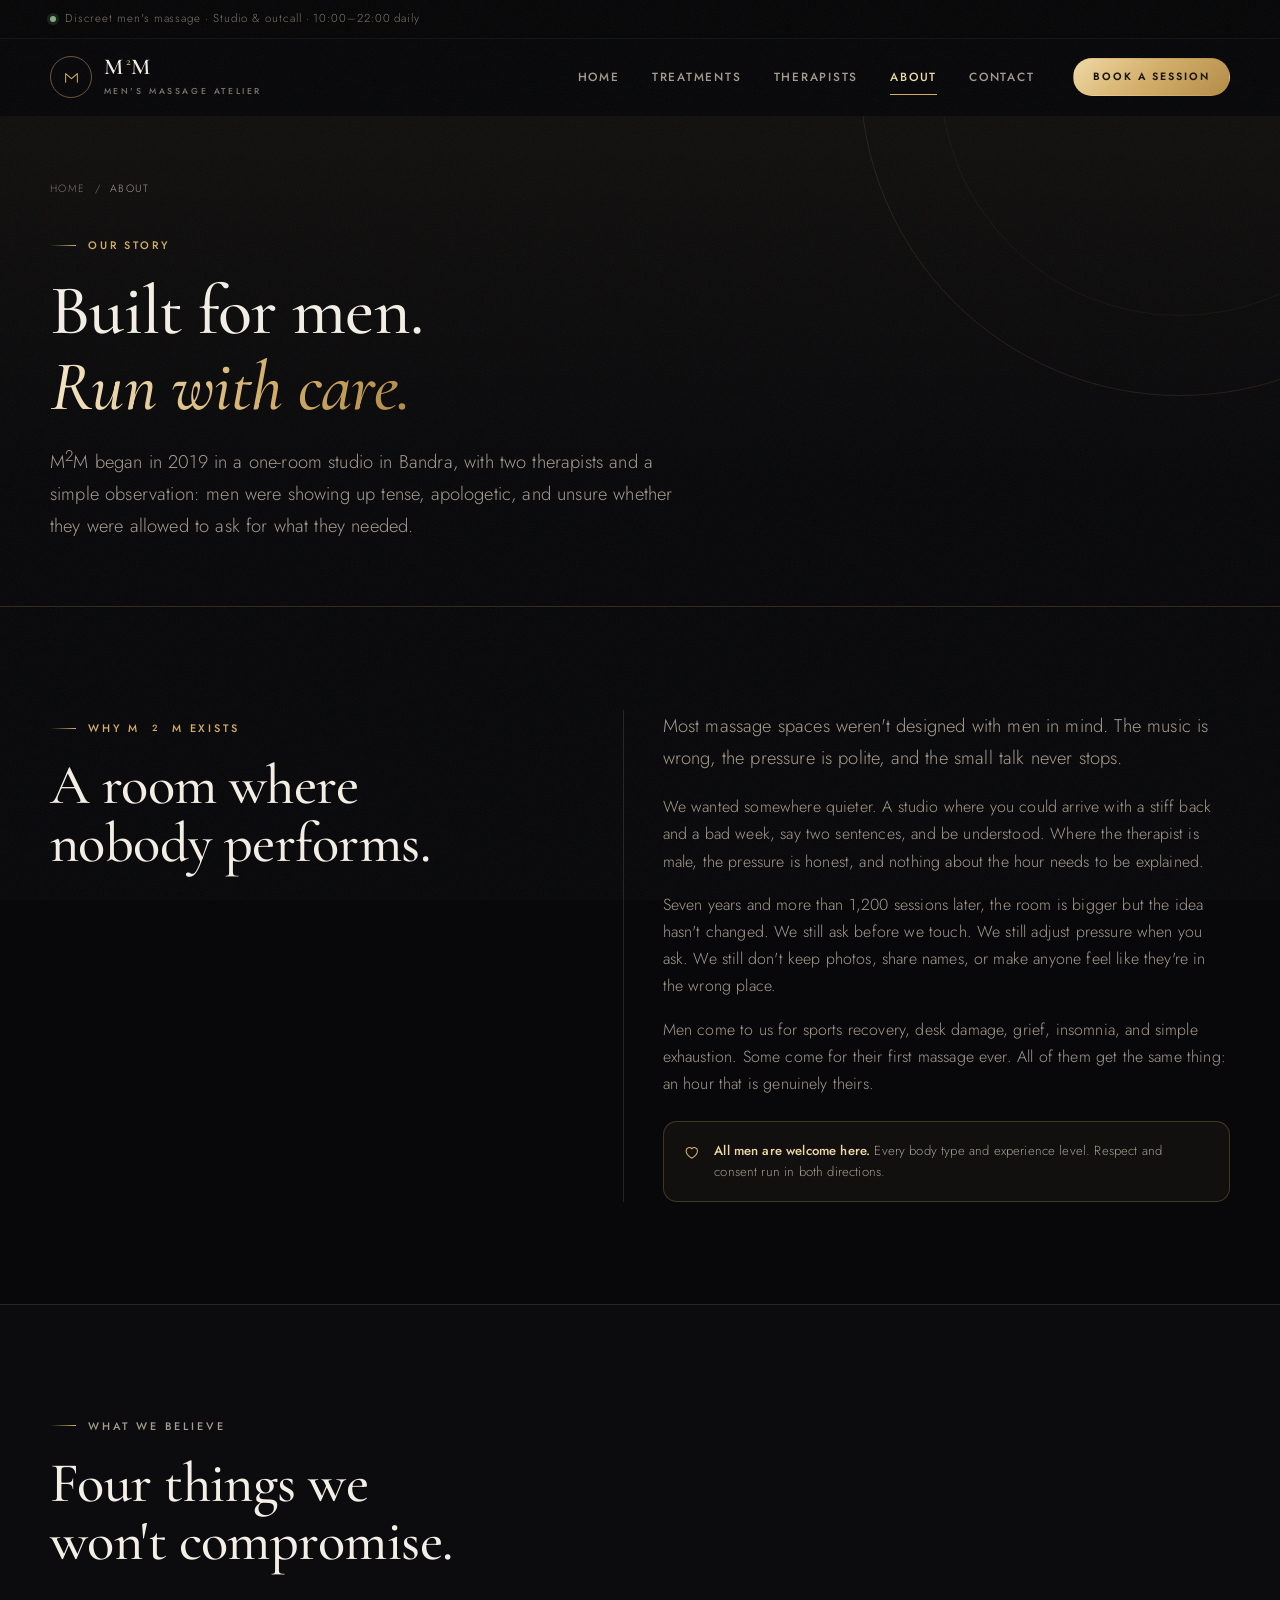
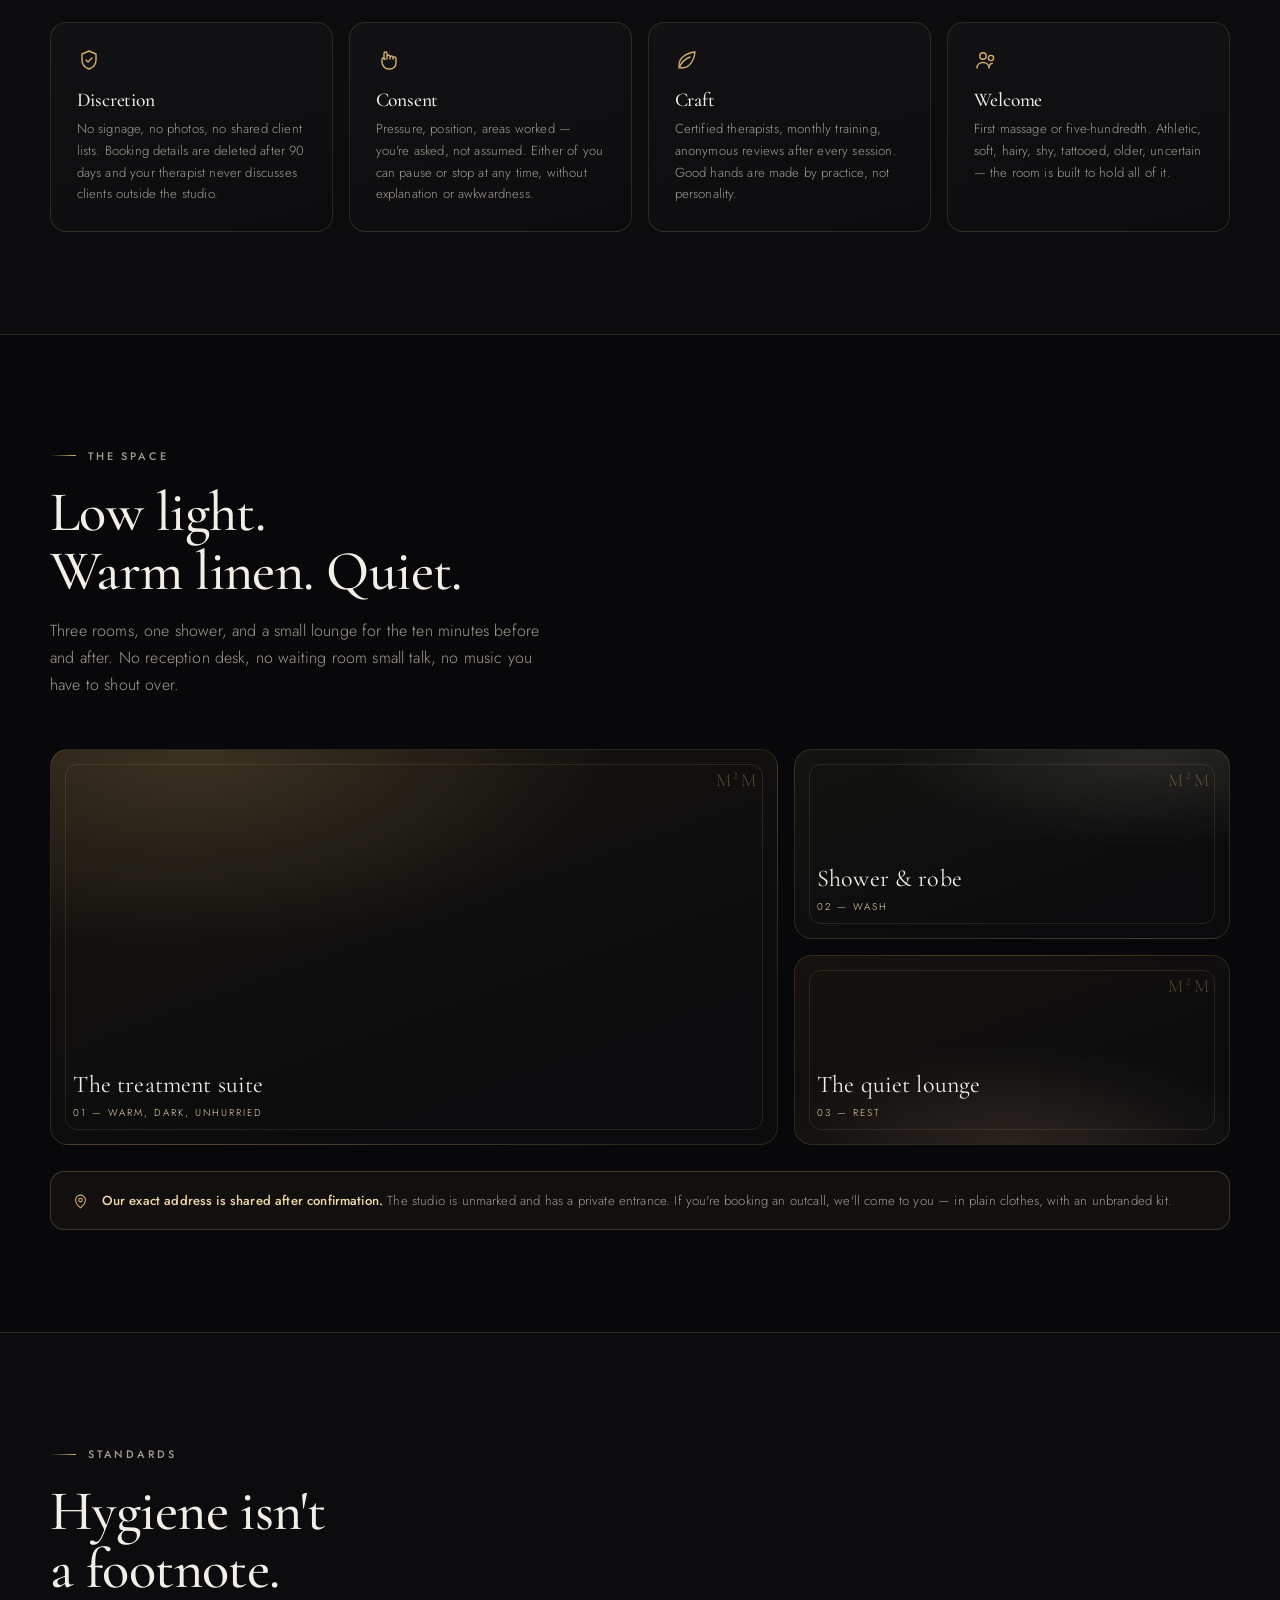
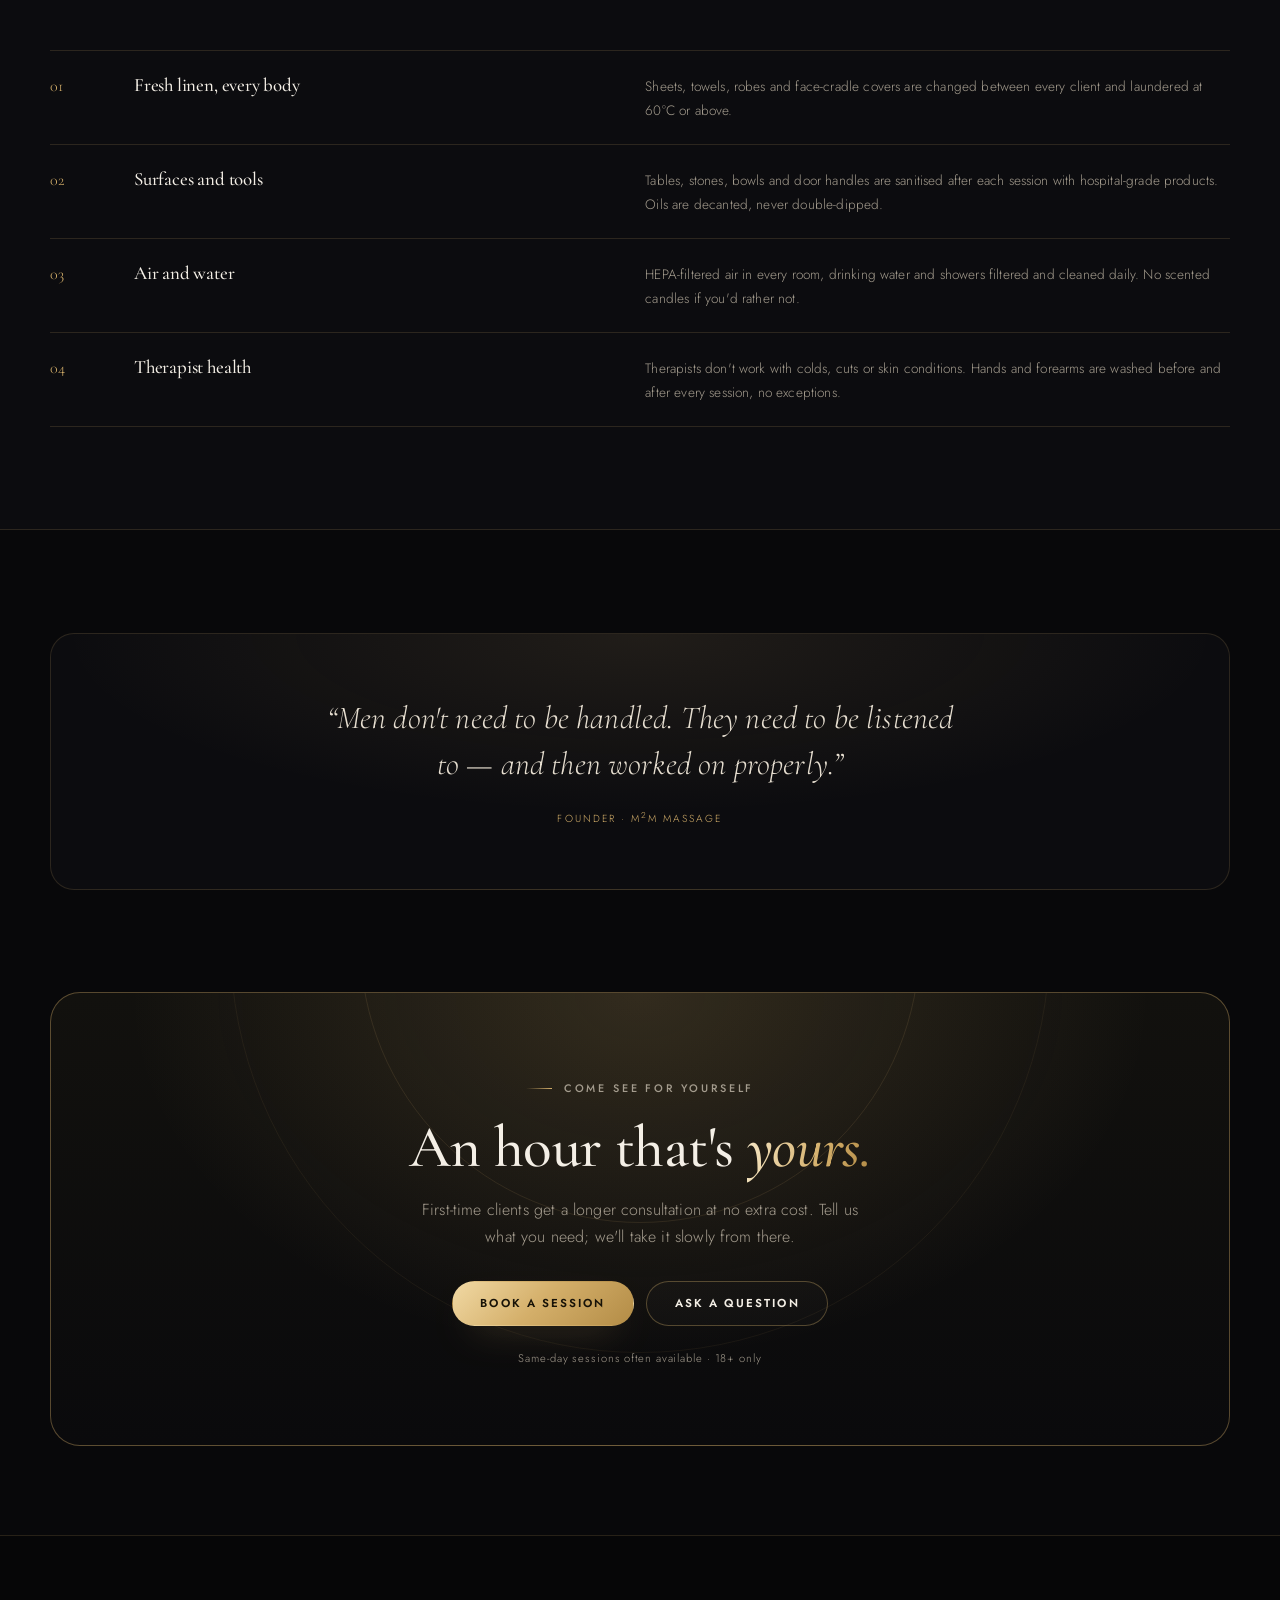
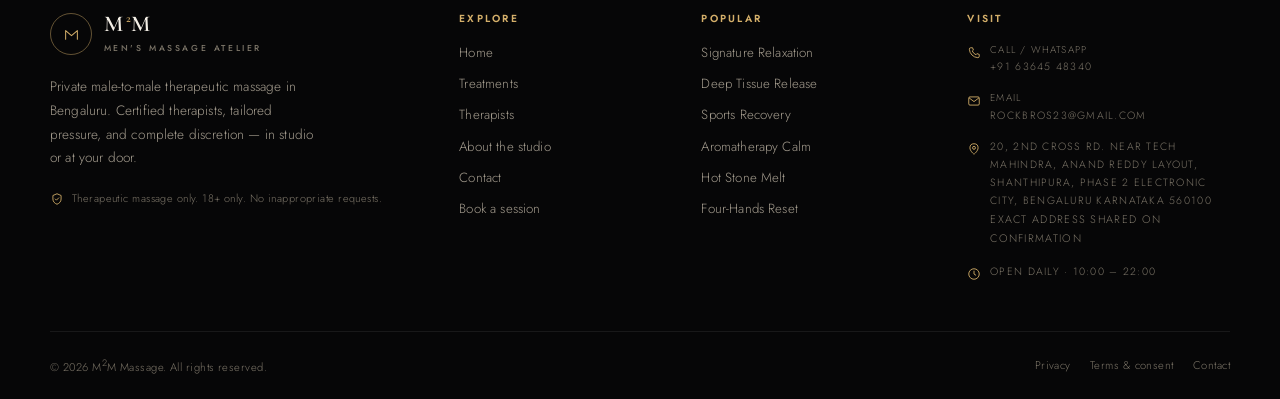
==== commit 532062bf: "Add call number 6364548340 to footer and enhance native mobile UX" ====
--- a/about.html
+++ b/about.html
@@ -237,8 +237,9 @@
         <div>
           <h3>Visit</h3>
           <div class="footer__contact">
+            <a href="tel:+916364548340">
               <svg viewBox="0 0 24 24" fill="none" stroke="currentColor" stroke-width="1.5" aria-hidden="true"><path d="M6.5 3h3l1.5 4-2 1.5a12 12 0 0 0 6.5 6.5L17 13l4 1.5v3A2.5 2.5 0 0 1 18.5 20 15.5 15.5 0 0 1 4 5.5 2.5 2.5 0 0 1 6.5 3Z" stroke-linejoin="round"/></svg>
-              
+              <span><span style="margin:0;display:block;color:var(--muted-2);font-size:.62rem;letter-spacing:.12em">Call / WhatsApp</span>+91 63645 48340</span>
             </a>
             <a href="mailto:rockbros23@gmail.com">
               <svg viewBox="0 0 24 24" fill="none" stroke="currentColor" stroke-width="1.5" aria-hidden="true"><rect x="3" y="5" width="18" height="14" rx="2"/><path d="m4 7 8 6 8-6" stroke-linecap="round" stroke-linejoin="round"/></svg>
@@ -264,6 +265,7 @@
 
   <div class="mobile-cta">
     <a class="btn btn--gold" href="booking.html">Book a session</a>
+    <a class="icon-btn" href="tel:+916364548340" aria-label="Call M2M Massage">
       <svg viewBox="0 0 24 24" fill="none" stroke="currentColor" stroke-width="1.6"><path d="M6.5 3h3l1.5 4-2 1.5a12 12 0 0 0 6.5 6.5L17 13l4 1.5v3A2.5 2.5 0 0 1 18.5 20 15.5 15.5 0 0 1 4 5.5 2.5 2.5 0 0 1 6.5 3Z" stroke-linejoin="round"/></svg>
     </a>
     <a class="icon-btn" href="https://wa.me/916364548340?text=Hi%20M2M%2C%20I%27d%20like%20to%20book%20a%20massage." data-wa aria-label="Message M2M Massage on WhatsApp">
--- a/assets/css/style.css
+++ b/assets/css/style.css
@@ -1731,21 +1731,102 @@
 .prose a { color: var(--gold-2); text-decoration: underline; text-underline-offset: 3px; }
 .prose .updated { font-size: 0.7rem; letter-spacing: 0.1em; text-transform: uppercase; color: var(--muted-2); }
 
-/* ---------- Mobile CTA ---------- */
+/* ---------- Mobile CTA & Native App Navigation ---------- */
 .mobile-cta {
   position: fixed;
   left: 0; right: 0; bottom: 0;
   z-index: 80;
   display: none;
-  gap: 0.55rem;
-  padding: 0.6rem 0.9rem calc(0.6rem + env(safe-area-inset-bottom));
-  background: rgba(8, 8, 10, 0.94);
-  border-top: 1px solid var(--line);
-  backdrop-filter: blur(14px);
-  -webkit-backdrop-filter: blur(14px);
-}
-.mobile-cta .btn { flex: 1; padding: 0.85rem 0.8rem; font-size: 0.64rem; }
-.mobile-cta .icon-btn { width: 44px; height: 44px; border-radius: 50%; flex: none; }
+  align-items: center;
+  gap: 0.65rem;
+  padding: 0.65rem 1rem calc(0.65rem + env(safe-area-inset-bottom));
+  background: rgba(12, 12, 15, 0.92);
+  border-top: 1px solid rgba(212, 175, 55, 0.2);
+  box-shadow: 0 -8px 28px rgba(0, 0, 0, 0.65);
+  backdrop-filter: blur(20px);
+  -webkit-backdrop-filter: blur(20px);
+}
+.mobile-cta .btn {
+  flex: 1;
+  padding: 0.85rem 1rem;
+  font-size: 0.72rem;
+  letter-spacing: 0.14em;
+  font-weight: 600;
+  border-radius: 999px;
+  box-shadow: 0 4px 14px rgba(212, 175, 55, 0.25);
+  -webkit-tap-highlight-color: transparent;
+  transition: transform 0.15s ease, filter 0.15s ease;
+}
+.mobile-cta .btn:active {
+  transform: scale(0.97);
+}
+.mobile-cta .icon-btn {
+  width: 46px;
+  height: 46px;
+  border-radius: 50%;
+  flex: none;
+  background: var(--bg-card);
+  border: 1px solid var(--line);
+  color: var(--gold);
+  display: inline-flex;
+  align-items: center;
+  justify-content: center;
+  -webkit-tap-highlight-color: transparent;
+  transition: transform 0.15s ease, background-color 0.15s ease;
+}
+.mobile-cta .icon-btn svg {
+  width: 20px;
+  height: 20px;
+}
+.mobile-cta .icon-btn:active {
+  transform: scale(0.92);
+  background: var(--bg-hover);
+}
+
+/* Native Mobile Feel enhancements */
+@media (max-width: 720px) {
+  html {
+    -webkit-tap-highlight-color: transparent;
+    touch-action: manipulation;
+  }
+  
+  /* Smooth native-like bottom scrolling clearance */
+  body {
+    padding-bottom: calc(78px + env(safe-area-inset-bottom));
+  }
+  
+  /* Touch target sizes & native active press feedback */
+  .nav__link, .btn, .icon-btn, .chip, .faq-item summary {
+    touch-action: manipulation;
+    -webkit-tap-highlight-color: transparent;
+  }
+  .btn:active, .chip:active {
+    transform: scale(0.97);
+  }
+  
+  /* Mobile full-screen drawer styling */
+  .nav {
+    border-left: 1px solid rgba(212, 175, 55, 0.15);
+    background: rgba(10, 10, 13, 0.98);
+    backdrop-filter: blur(24px);
+    -webkit-backdrop-filter: blur(24px);
+  }
+  
+  /* Card touch responsiveness */
+  .service-card, .therapist-card, .contact-card, .price-table {
+    border-radius: 16px;
+    -webkit-tap-highlight-color: transparent;
+  }
+  
+  /* Horizontal scroll snapping for horizontal cards */
+  .quotes {
+    scroll-snap-type: x mandatory;
+    -webkit-overflow-scrolling: touch;
+  }
+  .quote-card {
+    scroll-snap-align: center;
+  }
+}
 
 /* ---------- Install prompt (PWA) ---------- */
 .install-prompt {
